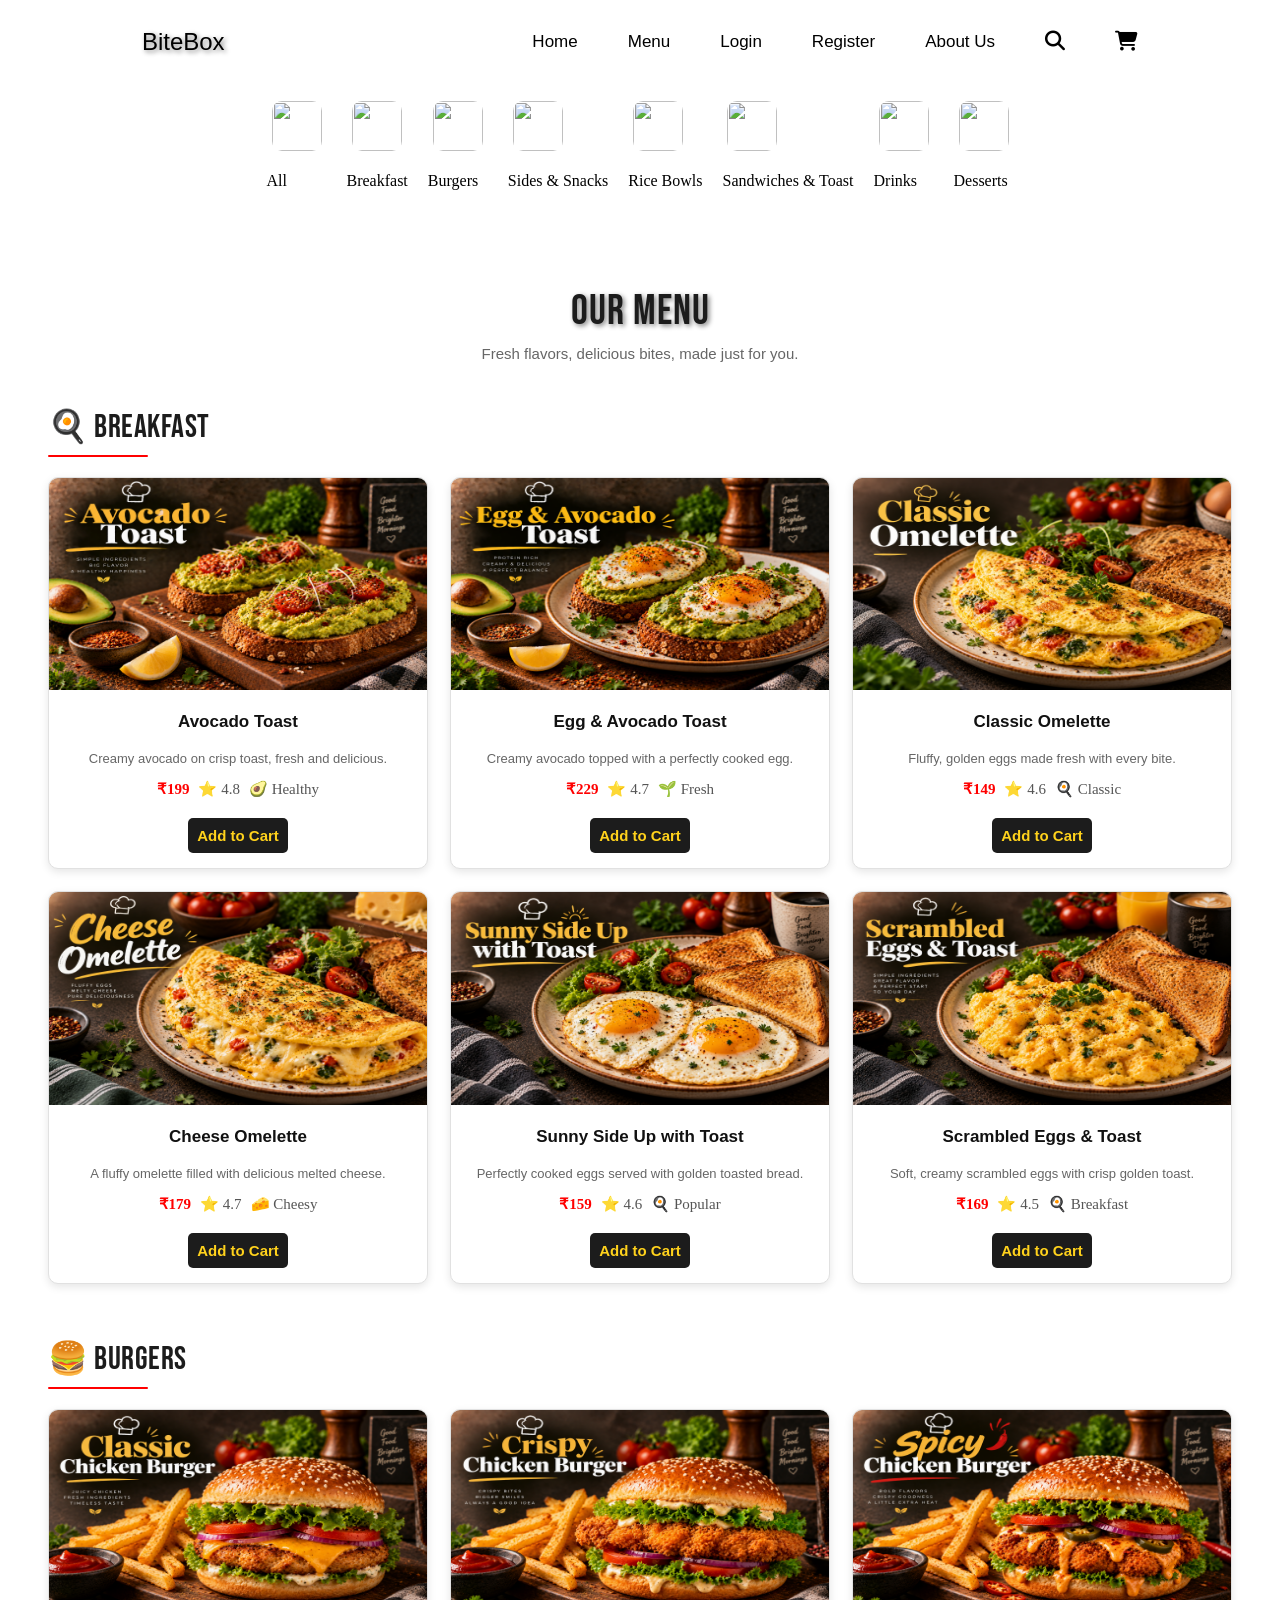
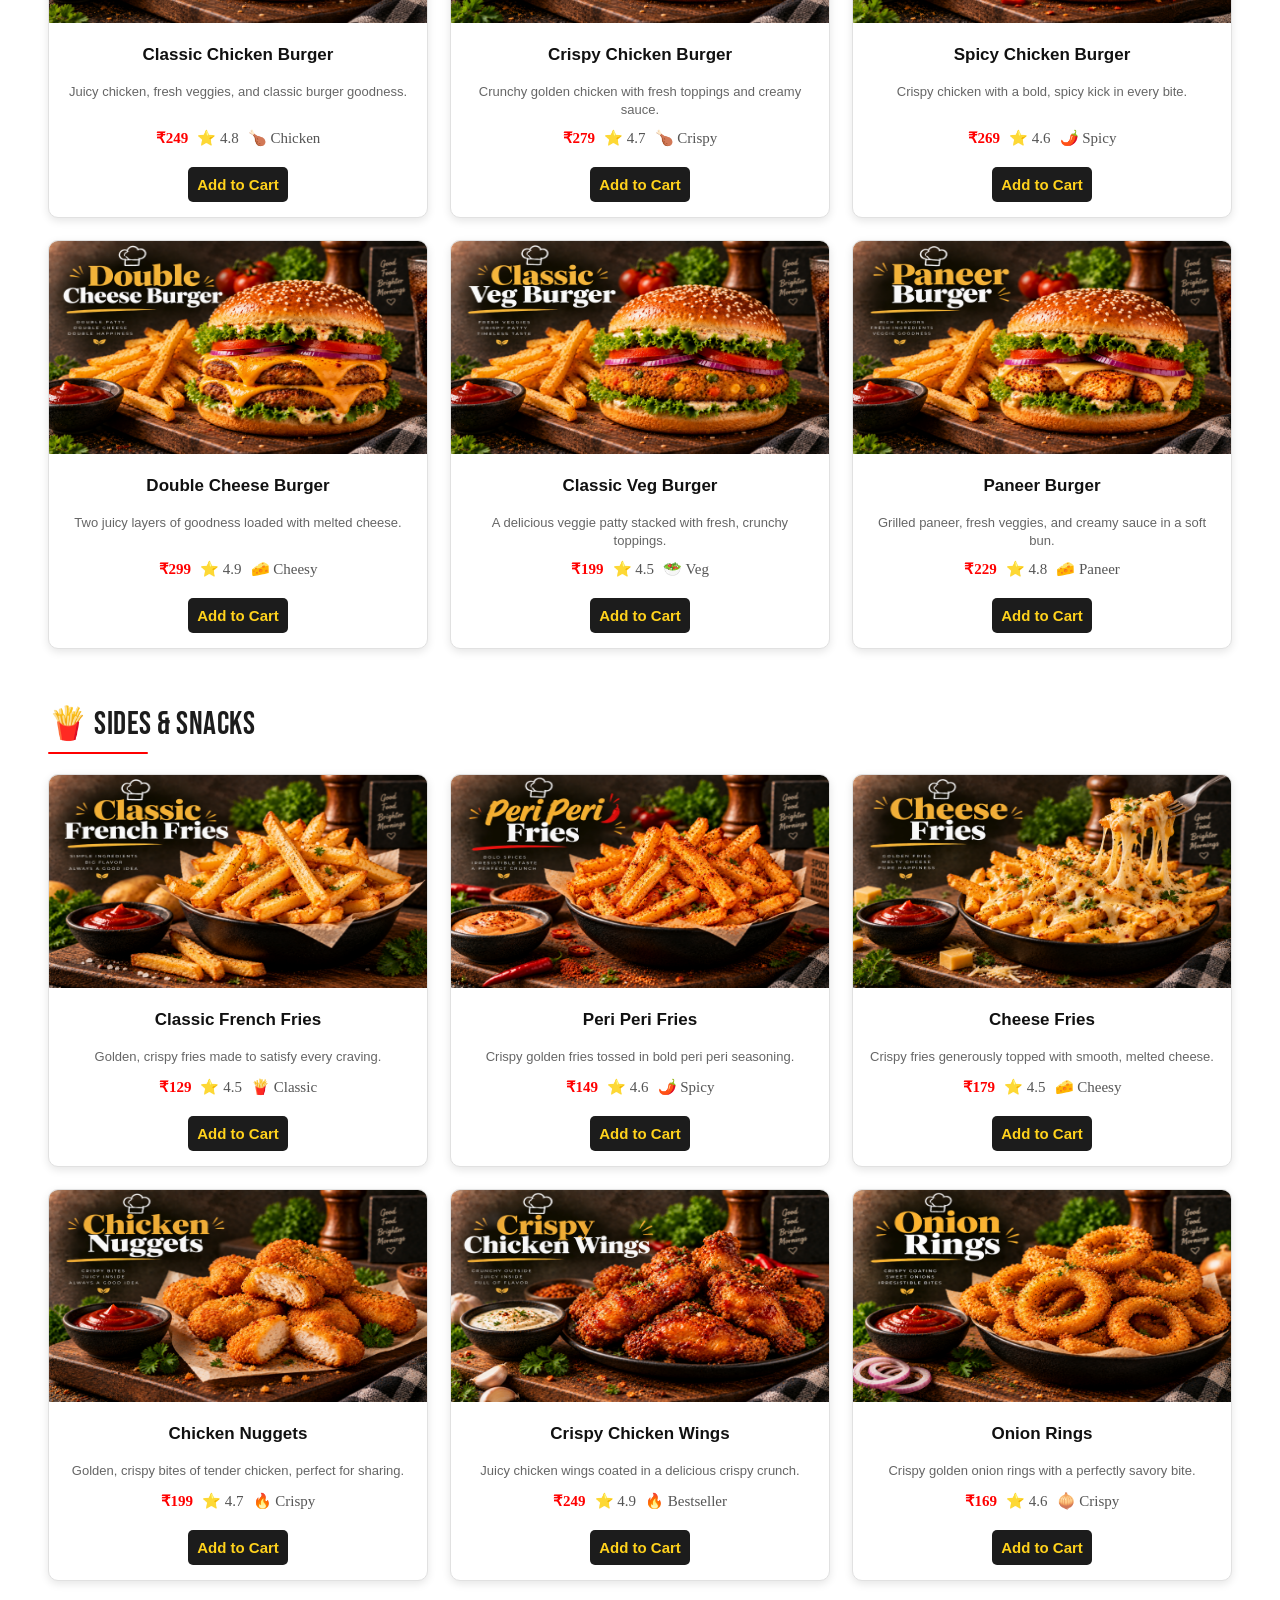
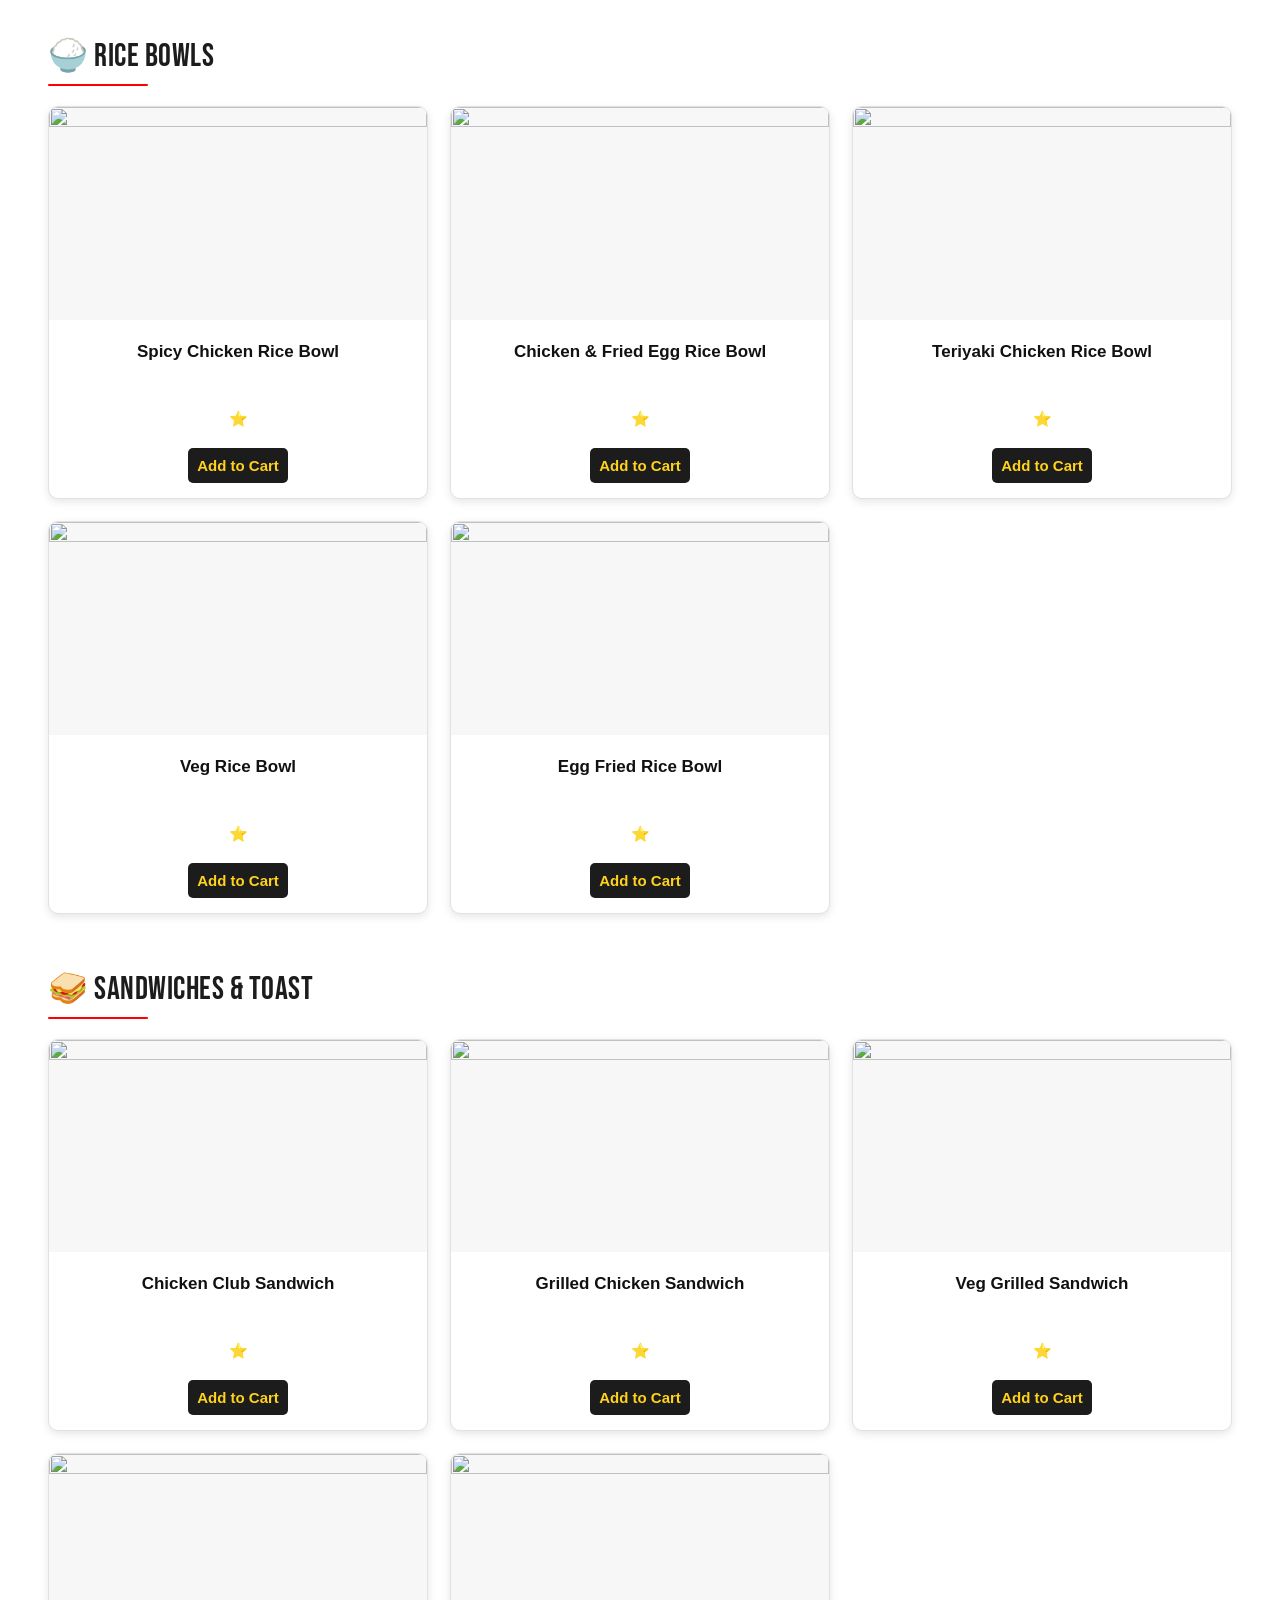
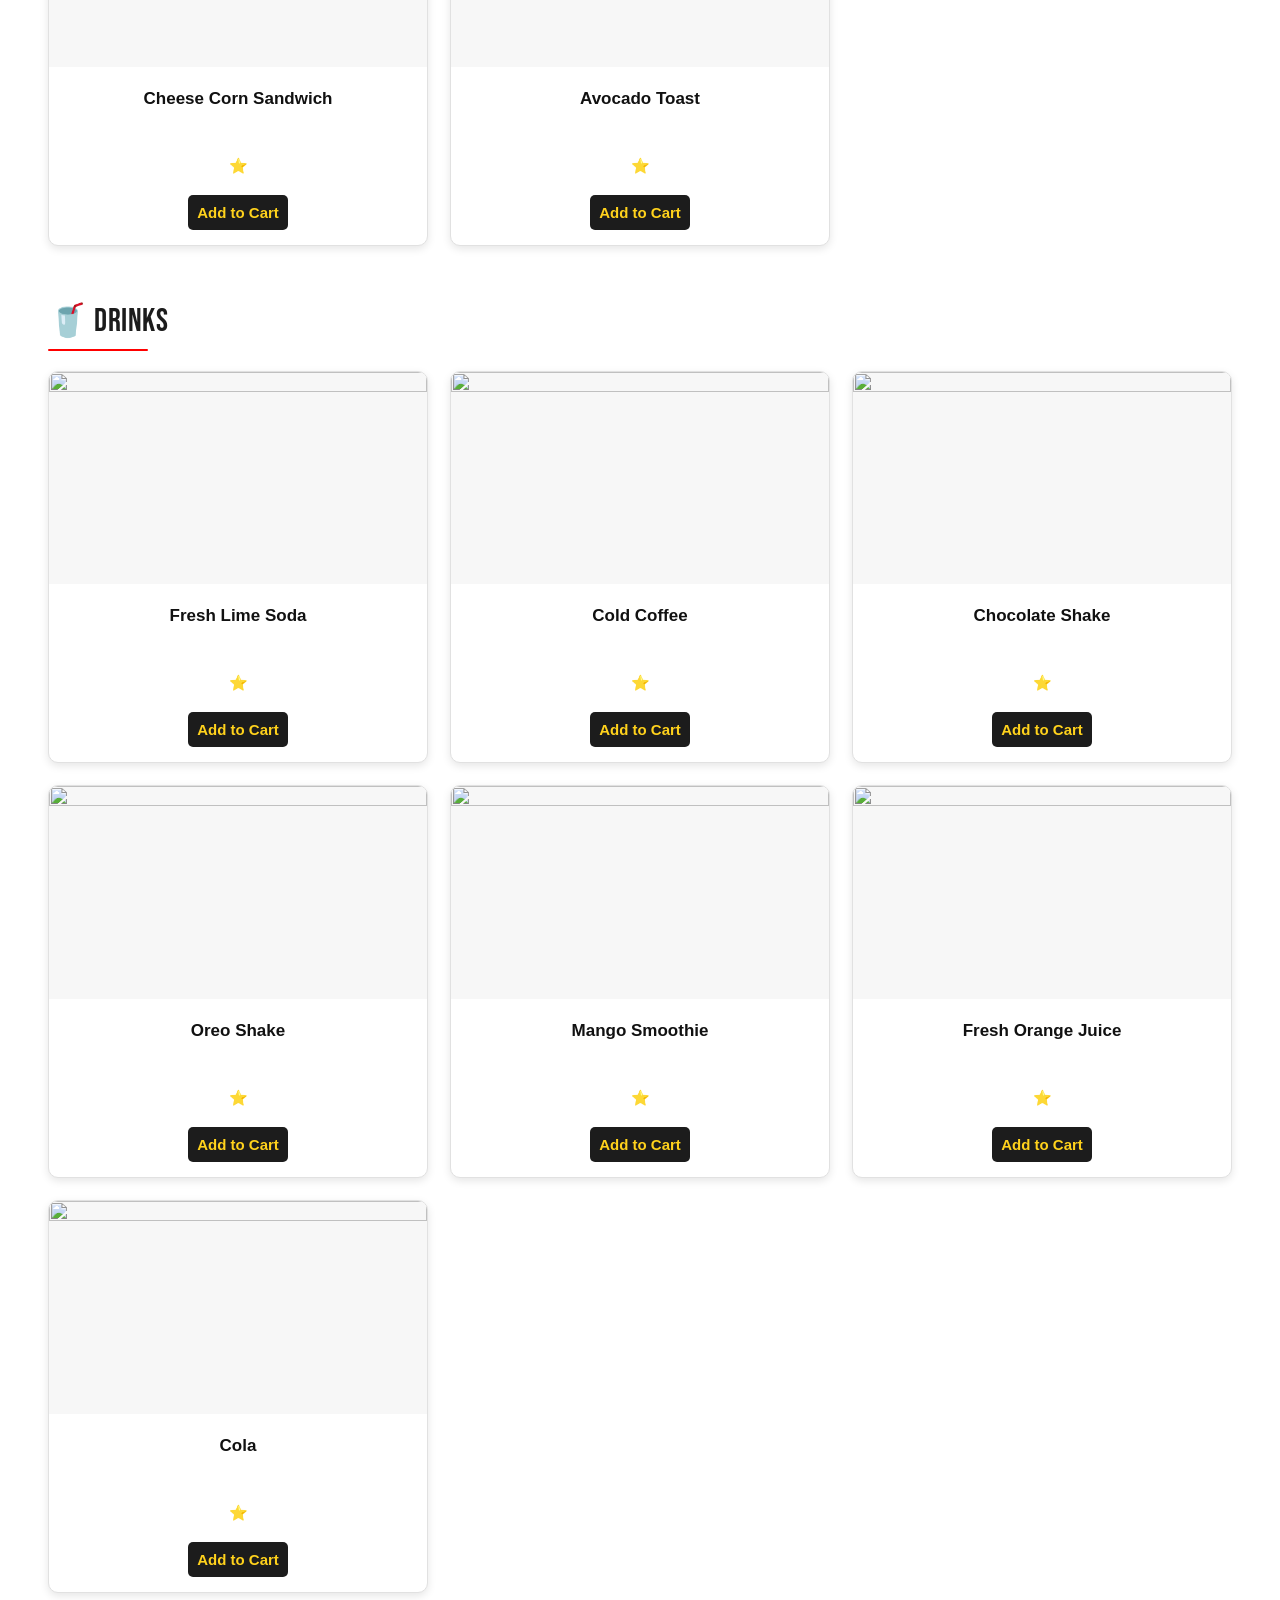
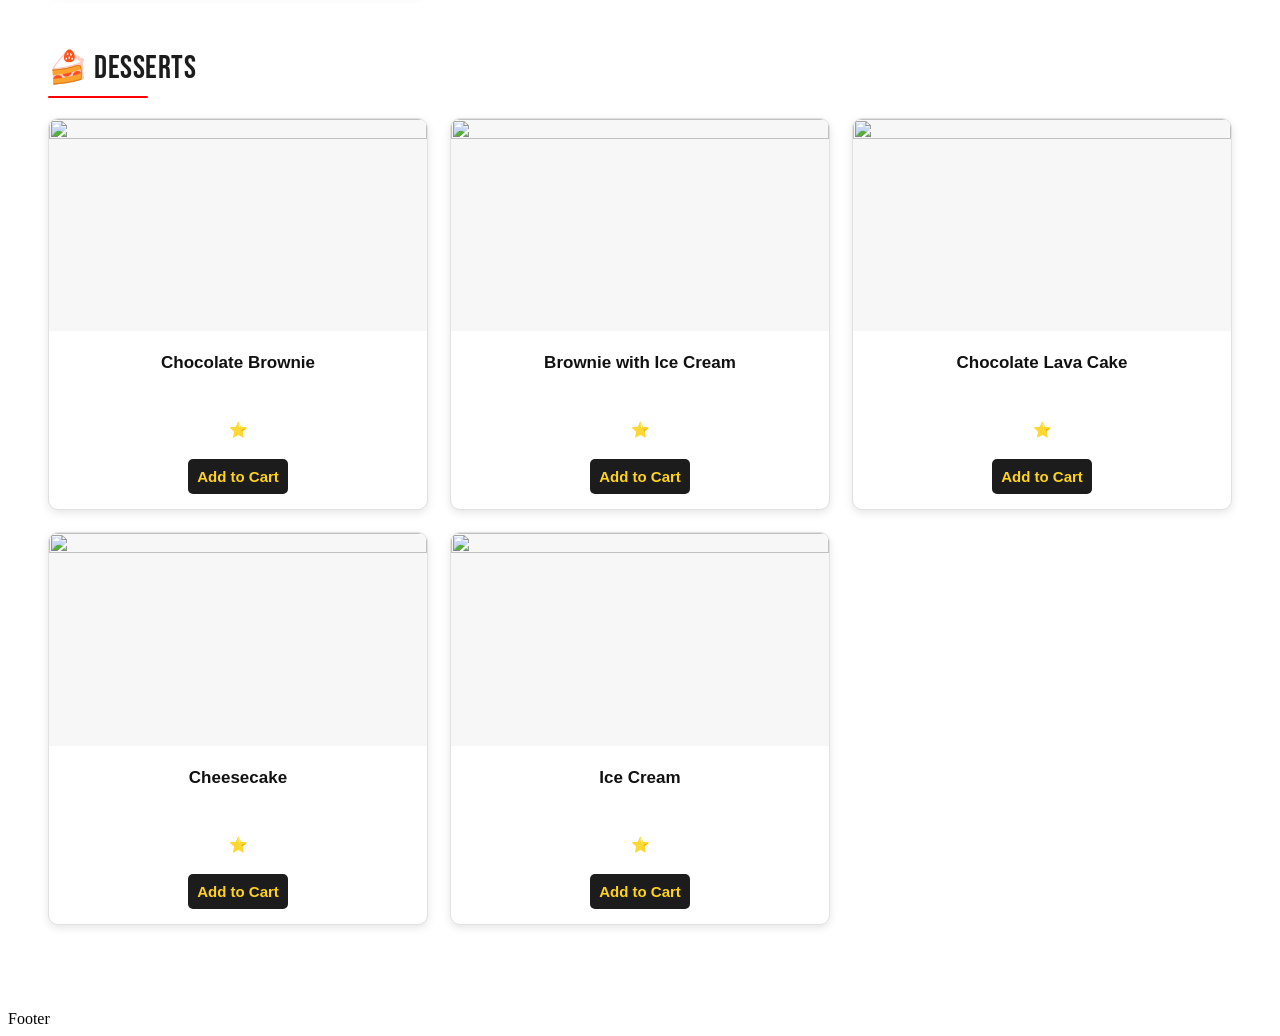
==== pages/menu.html @ c51c968a "11 September" ====
<!DOCTYPE html>
<html lang="en">
<head>
   <meta charset="UTF-8">
   <meta name="viewport" content="width=device-width, initial-scale=1.0">
   <title>BiteBox | Menu</title>
   <link rel="stylesheet" href="../css/style.css">
   <link rel="stylesheet" href="https://cdnjs.cloudflare.com/ajax/libs/font-awesome/6.7.2/css/all.min.css">
   <link rel="preconnect" href="https://fonts.googleapis.com">
   <link rel="preconnect" href="https://fonts.gstatic.com" crossorigin>
   <link href="https://fonts.googleapis.com/css2?family=Bebas+Neue&family=Caveat:wght@500&display=swap"rel="stylesheet">
</head>

<body>

   <!-- Header -->

   <div id="header">

      <nav>
         <h1>BiteBox</h1>

         <ul>
            <li><a href="index.html">Home</a></li>
            <li><a href="menu.html">Menu</a></li>
            <li><a href="login.html">Login</a></li>
            <li><a href="register.html">Register</a></li>
            <li><a href="aboutus.html">About Us</a></li>
            <li><i class="fa-solid fa-magnifying-glass"></i></li>
            <li><i class="fa-solid fa-cart-shopping"></i></li>
         </ul>
      </nav>

   </div>

   <!-- Menu -->

   <div class="categories">
    <div class="category-details">
        <img src="" alt="">
        <p>All</p>
    </div>

    <div class="category-details">
        <img src="" alt="">
        <p>Breakfast</p>
    </div>

    <div class="category-details">
        <img src="" alt="">
        <p>Burgers</p>
    </div>

    <div class="category-details">
        <img src="" alt="">
        <p>Sides & Snacks</p>
    </div>

    <div class="category-details">
        <img src="" alt="">
        <p>Rice Bowls</p>
    </div>

    <div class="category-details">
        <img src="" alt="">
        <p>Sandwiches & Toast</p>
    </div>

    <div class="category-details">
        <img src="" alt="">
        <p>Drinks</p>
    </div>

    <div class="category-details">
        <img src="" alt="">
        <p>Desserts</p>
    </div>
   </div>

   <main id="main-content">

      <section class="menu-heading">
         <h1>Our Menu</h1>
         <p>Fresh flavors, delicious bites, made just for you.</p>
      </section>

      <section class="menu-category">
         <h2>🍳 Breakfast</h2>
         <div class="category-line"></div>
         
         <div class="food-grid">

            <div class="food_card">
               <img src="../images/Menu/avocado-toast.png" alt="Avocado Toast">
               <h3>Avocado Toast</h3>
               <p>Creamy avocado on crisp toast, fresh and delicious.</p>

               <div class="food-info">
                  <span class="price">₹199</span>
                  <span class="rating">⭐ 4.8</span>
                  <span class="tag">🥑 Healthy</span>
               </div>

               <button>Add to Cart</button>
            </div>

            <div class="food_card">
               <img src="../images/Menu/egg-avocado-toast.png" alt="Egg & Avocado Toast">
               <h3>Egg & Avocado Toast</h3>
               <p>Creamy avocado topped with a perfectly cooked egg.</p>

               <div class="food-info">
                  <span class="price">₹229</span>
                  <span class="rating">⭐ 4.7</span>
                  <span class="tag">🌱 Fresh</span>
               </div>

               <button>Add to Cart</button>
            </div>

            <div class="food_card">
               <img src="../images/Menu/classic-omelette.png" alt="Classic Omelette">
               <h3>Classic Omelette</h3>
               <p>Fluffy, golden eggs made fresh with every bite.</p>

               <div class="food-info">
                  <span class="price">₹149</span>
                  <span class="rating">⭐ 4.6</span>
                  <span class="tag">🍳 Classic</span>
               </div>

               <button>Add to Cart</button>
            </div>

            <div class="food_card">
               <img src="../images/Menu/cheese-omelette.png" alt="Cheese Omelette">
               <h3>Cheese Omelette</h3>
               <p>A fluffy omelette filled with delicious melted cheese.</p>

               <div class="food-info">
                  <span class="price">₹179</span>
                  <span class="rating">⭐ 4.7</span>
                  <span class="tag">🧀 Cheesy</span>
               </div>

               <button>Add to Cart</button>
            </div>

            <div class="food_card">
               <img src="../images/Menu/sunny-side-up-with-toast.png" alt="Sunny Side Up with Toast">
               <h3>Sunny Side Up with Toast</h3>
               <p>Perfectly cooked eggs served with golden toasted bread.</p>

               <div class="food-info">
                  <span class="price">₹159</span>
                  <span class="rating">⭐ 4.6</span>
                  <span class="tag">🍳 Popular</span>
               </div>

               <button>Add to Cart</button>
            </div>

            <div class="food_card">
               <img src="../images/Menu/scrambled-eggs-toast.png" alt="Scrambled Eggs & Toast">
               <h3>Scrambled Eggs & Toast</h3>
               <p>Soft, creamy scrambled eggs with crisp golden toast.</p>

               <div class="food-info">
                  <span class="price">₹169</span>
                  <span class="rating">⭐ 4.5</span>
                  <span class="tag">🍳 Breakfast</span>
               </div>

               <button>Add to Cart</button>
            </div>

         </div>
      </section>

      <section class="menu-category">

         <h2>🍔 Burgers</h2>
         <div class="category-line"></div>

         <div class="food-grid">

            <div class="food_card">
               <img src="../images/Menu/classic-chicken-burger.png" alt="Classic Chicken Burger">
               <h3>Classic Chicken Burger</h3>
               <p>Juicy chicken, fresh veggies, and classic burger goodness.</p>

               <div class="food-info">
                  <span class="price">₹249</span>
                  <span class="rating">⭐ 4.8</span>
                  <span class="tag">🍗 Chicken</span>
               </div>

               <button>Add to Cart</button>
            </div>

            <div class="food_card">
               <img src="../images/Menu/crispy-chicken-burger.png" alt="Crispy Chicken Burger">
               <h3>Crispy Chicken Burger</h3>
               <p>Crunchy golden chicken with fresh toppings and creamy sauce.</p>

               <div class="food-info">
                  <span class="price">₹279</span>
                  <span class="rating">⭐ 4.7</span>
                  <span class="tag">🍗 Crispy</span>
               </div>

               <button>Add to Cart</button>
            </div>

            <div class="food_card">
               <img src="../images/Menu/spicy-chicken-burger.png" alt="Spicy Chicken Burger">
               <h3>Spicy Chicken Burger</h3>
               <p>Crispy chicken with a bold, spicy kick in every bite.</p>

               <div class="food-info">
                  <span class="price">₹269</span>
                  <span class="rating">⭐ 4.6</span>
                  <span class="tag">🌶️ Spicy</span>
               </div>

               <button>Add to Cart</button>
            </div>

            <div class="food_card">
               <img src="../images/Menu/double-cheese-burger.png" alt="Double Cheese Burger">
               <h3>Double Cheese Burger</h3>
               <p>Two juicy layers of goodness loaded with melted cheese.</p>

               <div class="food-info">
                  <span class="price">₹299</span>
                  <span class="rating">⭐ 4.9</span>
                  <span class="tag">🧀 Cheesy</span>
               </div>

               <button>Add to Cart</button>
            </div>

            <div class="food_card">
               <img src="../images/Menu/classic-veg-burger.png" alt="Classic Veg Burger">
               <h3>Classic Veg Burger</h3>
               <p>A delicious veggie patty stacked with fresh, crunchy toppings.</p>

               <div class="food-info">
                  <span class="price">₹199</span>
                  <span class="rating">⭐ 4.5</span>
                  <span class="tag">🥗 Veg</span>
               </div>

               <button>Add to Cart</button>
            </div>

            <div class="food_card">
               <img src="../images/Menu/paneer-burger.png" alt="Paneer Burger">
               <h3>Paneer Burger</h3>
               <p>Grilled paneer, fresh veggies, and creamy sauce in a soft bun.</p>

               <div class="food-info">
                  <span class="price">₹229</span>
                  <span class="rating">⭐ 4.8</span>
                  <span class="tag">🧀 Paneer</span>
               </div>

               <button>Add to Cart</button>
            </div>

         </div>
      </section>

      <section class="menu-category">

         <h2>🍟 Sides & Snacks</h2>
         <div class="category-line"></div>

         <div class="food-grid">

            <div class="food_card">
               <img src="../images/Menu/classic-french-fries.png" alt="Classic French Fries">
               <h3>Classic French Fries</h3>
               <p>Golden, crispy fries made to satisfy every craving.</p>

               <div class="food-info">
                  <span class="price">₹129</span>
                  <span class="rating">⭐ 4.5</span>
                  <span class="tag">🍟 Classic</span>
               </div>

               <button>Add to Cart</button>
            </div>

            <div class="food_card">
               <img src="../images/Menu/peri-peri-fries.png" alt="Peri Peri Fries">
               <h3>Peri Peri Fries</h3>
               <p>Crispy golden fries tossed in bold peri peri seasoning.</p>

               <div class="food-info">
                  <span class="price">₹149</span>
                  <span class="rating">⭐ 4.6</span>
                  <span class="tag">🌶️ Spicy</span>
               </div>

               <button>Add to Cart</button>
            </div>

            <div class="food_card">
               <img src="../images/Menu/cheese-fries.png" alt="Cheese Fries">
               <h3>Cheese Fries</h3>
               <p>Crispy fries generously topped with smooth, melted cheese.</p>

               <div class="food-info">
                  <span class="price">₹179</span>
                  <span class="rating">⭐ 4.5</span>
                  <span class="tag">🧀 Cheesy</span>
               </div>

               <button>Add to Cart</button>
            </div>

            <div class="food_card">
               <img src="../images/Menu/chicken-nuggets.png" alt="Chicken Nuggets">
               <h3>Chicken Nuggets</h3>
               <p>Golden, crispy bites of tender chicken, perfect for sharing.</p>

               <div class="food-info">
                  <span class="price">₹199</span>
                  <span class="rating">⭐ 4.7</span>
                  <span class="tag">🔥 Crispy</span>
               </div>

               <button>Add to Cart</button>
            </div>

            <div class="food_card">
               <img src="../images/Menu/crispy-chicken-wings.png" alt="Crispy Chicken Wings">
               <h3>Crispy Chicken Wings</h3>
               <p>Juicy chicken wings coated in a delicious crispy crunch.</p>

               <div class="food-info">
                  <span class="price">₹249</span>
                  <span class="rating">⭐ 4.9</span>
                  <span class="tag">🔥 Bestseller</span>
               </div>

               <button>Add to Cart</button>
            </div>

            <div class="food_card">
               <img src="../images/Menu/onion-rings.png" alt="Onion Rings">
               <h3>Onion Rings</h3>
               <p>Crispy golden onion rings with a perfectly savory bite.</p>

               <div class="food-info">
                  <span class="price">₹169</span>
                  <span class="rating">⭐ 4.6</span>
                  <span class="tag">🧅 Crispy</span>
               </div>

               <button>Add to Cart</button>
            </div>

         </div>
      </section>

      <section class="menu-category">

            <h2>🍚 Rice Bowls</h2>
            <div class="category-line"></div>

            <div class="food-grid">

                <div class="food_card">
                    <img src="../images/Menu/.png" alt="">
                    <h3>Spicy Chicken Rice Bowl</h3>
                    <p></p>

                    <div class="food-info">
                        <span class="price"></span>
                        <span class="rating">⭐ </span>
                        <span class="tag"></span>
                    </div>

                    <button>Add to Cart</button>
                </div>

                <div class="food_card">
                    <img src="../images/Menu/.png" alt="">
                    <h3>Chicken & Fried Egg Rice Bowl</h3>
                    <p></p>
                    
                    <div class="food-info">
                        <span class="price"></span>
                        <span class="rating">⭐ </span>
                        <span class="tag"></span>
                    </div>

                    <button>Add to Cart</button>
                </div>

                <div class="food_card">
                    <img src="../images/Menu/.png" alt="">
                    <h3>Teriyaki Chicken Rice Bowl</h3>
                    <p></p>
                    
                    <div class="food-info">
                        <span class="price"></span>
                        <span class="rating">⭐ </span>
                        <span class="tag"></span>
                    </div>

                    <button>Add to Cart</button>
                </div>

                <div class="food_card">
                    <img src="../images/Menu/.png" alt="">
                    <h3>Veg Rice Bowl</h3>
                    <p></p>
                    
                    <div class="food-info">
                        <span class="price"></span>
                        <span class="rating">⭐ </span>
                        <span class="tag"></span>
                    </div>

                    <button>Add to Cart</button>
                </div>

                <div class="food_card">
                    <img src="../images/Menu/.png" alt="">
                    <h3>Egg Fried Rice Bowl</h3>
                    <p></p>
                    
                    <div class="food-info">
                        <span class="price"></span>
                        <span class="rating">⭐ </span>
                        <span class="tag"></span>
                    </div>

                    <button>Add to Cart</button>
                </div>

            </div>
        </section>

        <section class="menu-category">

            <h2>🥪 Sandwiches & Toast</h2>
            <div class="category-line"></div>

            <div class="food-grid">

                <div class="food_card">
                    <img src="../images/Menu/.png" alt="">
                    <h3>Chicken Club Sandwich</h3>
                    <p></p>

                    <div class="food-info">
                        <span class="price"></span>
                        <span class="rating">⭐ </span>
                        <span class="tag"></span>
                    </div>

                    <button>Add to Cart</button>
                </div>

                <div class="food_card">
                    <img src="../images/Menu/.png" alt="">
                    <h3>Grilled Chicken Sandwich</h3>
                    <p></p>
                    
                    <div class="food-info">
                        <span class="price"></span>
                        <span class="rating">⭐ </span>
                        <span class="tag"></span>
                    </div>

                    <button>Add to Cart</button>
                </div>

                <div class="food_card">
                    <img src="../images/Menu/.png" alt="">
                    <h3>Veg Grilled Sandwich</h3>
                    <p></p>
                    
                    <div class="food-info">
                        <span class="price"></span>
                        <span class="rating">⭐ </span>
                        <span class="tag"></span>
                    </div>

                    <button>Add to Cart</button>
                </div>

                <div class="food_card">
                    <img src="../images/Menu/.png" alt="">
                    <h3>Cheese Corn Sandwich</h3>
                    <p></p>
                    
                    <div class="food-info">
                        <span class="price"></span>
                        <span class="rating">⭐ </span>
                        <span class="tag"></span>
                    </div>

                    <button>Add to Cart</button>
                </div>

                <div class="food_card">
                    <img src="../images/Menu/.png" alt="">
                    <h3>Avocado Toast</h3>
                    <p></p>
                    
                    <div class="food-info">
                        <span class="price"></span>
                        <span class="rating">⭐ </span>
                        <span class="tag"></span>
                    </div>

                    <button>Add to Cart</button>
                </div>

            </div>
        </section>

        <section class="menu-category">

            <h2>🥤 Drinks</h2>
            <div class="category-line"></div>

            <div class="food-grid">

                <div class="food_card">
                    <img src="../images/Menu/.png" alt="">
                    <h3>Fresh Lime Soda</h3>
                    <p></p>

                    <div class="food-info">
                        <span class="price"></span>
                        <span class="rating">⭐ </span>
                        <span class="tag"></span>
                    </div>

                    <button>Add to Cart</button>
                </div>

                <div class="food_card">
                    <img src="../images/Menu/.png" alt="">
                    <h3>Cold Coffee</h3>
                    <p></p>
                    
                    <div class="food-info">
                        <span class="price"></span>
                        <span class="rating">⭐ </span>
                        <span class="tag"></span>
                    </div>

                    <button>Add to Cart</button>
                </div>

                <div class="food_card">
                    <img src="../images/Menu/.png" alt="">
                    <h3>Chocolate Shake</h3>
                    <p></p>
                    
                    <div class="food-info">
                        <span class="price"></span>
                        <span class="rating">⭐ </span>
                        <span class="tag"></span>
                    </div>

                    <button>Add to Cart</button>
                </div>

                <div class="food_card">
                    <img src="../images/Menu/.png" alt="">
                    <h3>Oreo Shake</h3>
                    <p></p>
                    
                    <div class="food-info">
                        <span class="price"></span>
                        <span class="rating">⭐ </span>
                        <span class="tag"></span>
                    </div>

                    <button>Add to Cart</button>
                </div>

                <div class="food_card">
                    <img src="../images/Menu/.png" alt="">
                    <h3>Mango Smoothie</h3>
                    <p></p>
                    
                    <div class="food-info">
                        <span class="price"></span>
                        <span class="rating">⭐ </span>
                        <span class="tag"></span>
                    </div>

                    <button>Add to Cart</button>
                </div>

                <div class="food_card">
                    <img src="../images/Menu/.png" alt="">
                    <h3>Fresh Orange Juice</h3>
                    <p></p>
                    
                    <div class="food-info">
                        <span class="price"></span>
                        <span class="rating">⭐ </span>
                        <span class="tag"></span>
                    </div>

                    <button>Add to Cart</button>
                </div>

                <div class="food_card">
                    <img src="../images/Menu/.png" alt="">
                    <h3>Cola</h3>
                    <p></p>
                    
                    <div class="food-info">
                        <span class="price"></span>
                        <span class="rating">⭐ </span>
                        <span class="tag"></span>
                    </div>

                    <button>Add to Cart</button>
                </div>

            </div>
        </section>

        <section class="menu-category">

            <h2>🍰 Desserts</h2>
            <div class="category-line"></div>

            <div class="food-grid">

                <div class="food_card">
                    <img src="../images/Menu/.png" alt="">
                    <h3>Chocolate Brownie</h3>
                    <p></p>

                    <div class="food-info">
                        <span class="price"></span>
                        <span class="rating">⭐ </span>
                        <span class="tag"></span>
                    </div>

                    <button>Add to Cart</button>
                </div>

                <div class="food_card">
                    <img src="../images/Menu/.png" alt="">
                    <h3>Brownie with Ice Cream</h3>
                    <p></p>
                    
                    <div class="food-info">
                        <span class="price"></span>
                        <span class="rating">⭐ </span>
                        <span class="tag"></span>
                    </div>

                    <button>Add to Cart</button>
                </div>

                <div class="food_card">
                    <img src="../images/Menu/.png" alt="">
                    <h3>Chocolate Lava Cake</h3>
                    <p></p>
                    
                    <div class="food-info">
                        <span class="price"></span>
                        <span class="rating">⭐ </span>
                        <span class="tag"></span>
                    </div>

                    <button>Add to Cart</button>
                </div>

                <div class="food_card">
                    <img src="../images/Menu/.png" alt="">
                    <h3>Cheesecake</h3>
                    <p></p>
                    
                    <div class="food-info">
                        <span class="price"></span>
                        <span class="rating">⭐ </span>
                        <span class="tag"></span>
                    </div>

                    <button>Add to Cart</button>
                </div>

                <div class="food_card">
                    <img src="../images/Menu/.png" alt="">
                    <h3>Ice Cream</h3>
                    <p></p>
                    
                    <div class="food-info">
                        <span class="price"></span>
                        <span class="rating">⭐ </span>
                        <span class="tag"></span>
                    </div>

                    <button>Add to Cart</button>
                </div>

            </div>
        </section>

   </main>


   <!-- FOOTER -->

   <div id="footer">
      Footer
   </div>


</body>

</html>
---- css/style.css ----
/* /* External CSS 

Mock Interview Questions

External CSS : External CSS is defined in a separate .css file and linked to an HTML document using the <link> tag in the <head> section. It allows you to apply styles to multiple pages at once, making it easier to maintain and update the design of a website.
*/

/* h1 {
    color: blue;
    border: 2px solid red;
    background-color: aqua;
} */

nav {
    background-color: transparent;
    display: flex;
    justify-content: space-around;
    align-items: center;
    margin: 0px;
}

h1 {
    font-family: 'Segoe UI', Tahoma, Geneva, Verdana, sans-serif;
    color: black;
    font-weight: 300;
    text-shadow: 2px 2px 5px gray;
}

ul {
    display: flex;
    align-items: center;
    justify-content: space-around;
    gap: 50px;
}

li {
    list-style: none;
}

a {
    text-decoration: none;
    color: black;
    font-family: 'Segoe UI', Tahoma, Geneva, Verdana, sans-serif;
    font-size: 17px;
}

a:hover {
    color: #ff0000;
    transition: 0.9s ease;
}

i {
    font-size: 20px;
    color: black;
}

i:hover {
    color: #ff0000;
    transition: 0.9s ease;
}

.main {
    width: 100%;
    height: 700px;
    background-image: url('../images/image_01.webp');
    background-size: cover;
    background-position: center;
    position: relative;
}

.main button a {
    position: absolute;
    top: 85%;
    right: 3%;
    padding: 12px 28px;
    font-size: 16px;
    font-weight: 500;
    background-color: #1c1c1c;
    color: #ffd21c;
    border: 2px solid #ffd21c;
    border-radius: 30px;
    cursor: pointer;
    box-shadow: 0 4px 12px rgba(0, 0, 0, 0.5);
}

.main button a:hover {
    background-color: #ffd21c;
    color: #1c1c1c;
}

.video_section {
    display: flex;
    justify-content: space-around;
    align-items: center;
}

.video-text {
    text-align: center;
}

.video-text span {
    font-family: "Bebas Neue", sans-serif;
    font-size: 50px;
    color: #ffd21c;
}

.video-text h1 {
    font-family: 'Segoe UI', Tahoma, Geneva, Verdana, sans-serif;
    color: black;
    font-weight: 300;
    text-shadow: 2px 2px 5px gray;
}

.highlight {
    font-family: "Caveat", cursive;
    font-style: normal;
    font-weight: 500;
    font-size: 25px;
}

.highlight1 {
    font-family: "Bebas Neue", sans-serif;
    font-size: 30px;
    text-shadow: 2px 2px 5px gray;
}

.video-text button {
    border: none;
    background: none;
}

.video-text a {
    padding: 12px 28px;
    font-size: 16px;
    font-weight: 500;
    background-color: #1c1c1c;
    color: #ffd21c;
    border-radius: 30px;
    cursor: pointer;
    box-shadow: 0 4px 12px rgba(0, 0, 0, 0.5);
}

.video-text a:hover {
    background-color: #ffd21c;
    color: #1c1c1c;
}

/* MENU PAGE STYLES */

.categories {
    display: flex;
    justify-content: center;
    align-items: center;
    gap: 20px;
    margin-top: 20px;
    margin-bottom: 30px;
}

.category-details{
    cursor: pointer;
}
.category-details img{
    width: 50px;
    height:50px;
    border-radius: 25%;
    padding: 5px;
}

#main-content {
    width: 100%;
    max-width: 1400px;
    margin: 0 auto;
    padding: 30px 40px;
    box-sizing: border-box;
}

.menu-heading {
    text-align: center;
    margin: 20px 0 45px;
}

.menu-heading h1 {
    font-family: 'Bebas Neue', sans-serif;
    font-size: 42px;
    font-weight: 400;
    color: #1c1c1c;
    margin: 0 0 8px;
    letter-spacing: 1px;
}

.menu-heading p {
    font-family: 'Segoe UI', Tahoma, Geneva, Verdana, sans-serif;
    font-size: 15px;
    color: #666;
    margin: 0;
}

.menu-category {
    margin-bottom: 55px;
}

.menu-category h2 {
    font-family: 'Bebas Neue', sans-serif;
    font-size: 32px;
    font-weight: 400;
    color: #1c1c1c;
    margin: 0 0 8px;
    letter-spacing: 0.5px;
}

.category-line {
    width: 100px;
    height: 2px;
    background-color: #ff0000;
    border-radius: 5px;
    margin-bottom: 20px;
}

.food-grid {
    display: grid;
    grid-template-columns: repeat(3, 1fr);
    gap: 22px;
}

.food_card {
    width: 100%;
    min-width: 0;
    min-height: 350px;
    box-sizing: border-box;
    background-color: #ffffff;
    border: 1px solid #e1e1e1;
    border-radius: 10px;
    overflow: hidden;
    text-align: center;
    display: flex;
    flex-direction: column;
    box-shadow: 0 3px 8px rgba(0, 0, 0, 0.10);
    transition: transform 0.25s ease, box-shadow 0.25s ease;
}

.food_card:hover {
    transform: translateY(-5px);
    box-shadow: 0 8px 20px rgba(0, 0, 0, 0.15);
}

.food_card img {
    width: 100%;
    aspect-ratio: 16 / 9;
    height: auto;
    display: block;
    background-color: #f7f7f7;
}

.food_card h3 {
    font-family: 'Segoe UI',Tahoma,Geneva,Verdana,sans-serif;
    color: #111111;
    font-size: 17px;
    font-weight: 600;
    line-height: 1.3;
    margin: 10px 10px 6px;
    min-height: 44px;
    display: flex;
    justify-content: center;
    align-items: center;
}

.food_card p {
    font-family: 'Segoe UI',Tahoma,Geneva,Verdana,sans-serif;
    color: #666666;
    font-size: 13px;
    line-height: 1.4;
    margin: 0 15px 10px;
    min-height: 20px;
}

.food-info {
    display: flex;
    justify-content: center;
    align-items: center;
    flex-wrap: wrap;
    gap: 9px;
    margin: auto 10px 10px;
}

.food-info .price {
    color: #ff0000;
    font-size: 15px;
    font-weight: 700;
}

.food-info .rating {
    color: #555555;
    font-size: 15px;
}

.food-info .tag {
    color: #555555;
    font-size: 15px;
}

.food_card button {
    width: fit-content;
    padding: 9px;
    margin: 10px auto 15px;
    font-family: 'Segoe UI',Tahoma,Geneva,Verdana,sans-serif;
    font-size: 15px;
    font-weight: 600;
    background-color: #1c1c1c;
    color: #ffd21c;
    border: none;
    border-radius: 5px;
    cursor: pointer;
    transition: background-color 0.2s ease, color 0.2s ease, transform 0.15s ease;
}

.food_card button:hover {
    background-color: #ffd21c;
    color: #1c1c1c;
}

.food_card button:active {
    transform: scale(0.95);
}
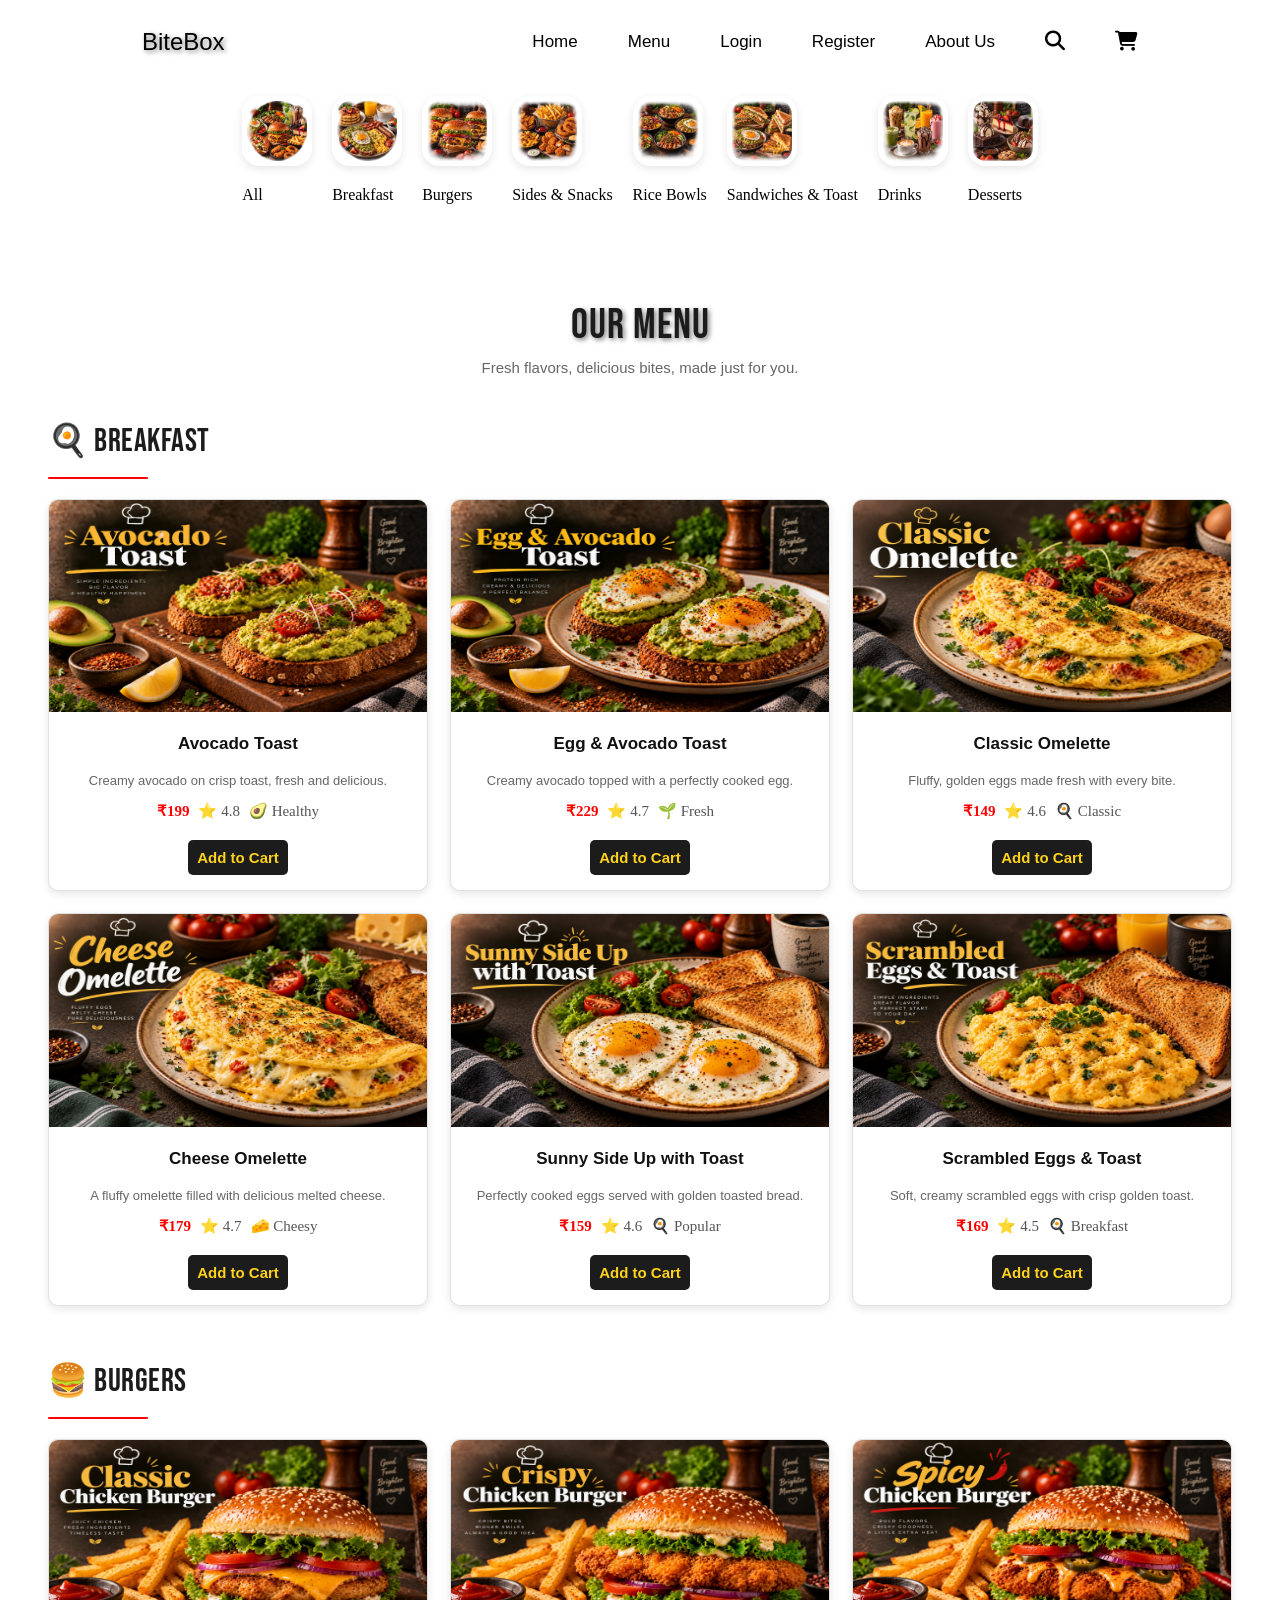
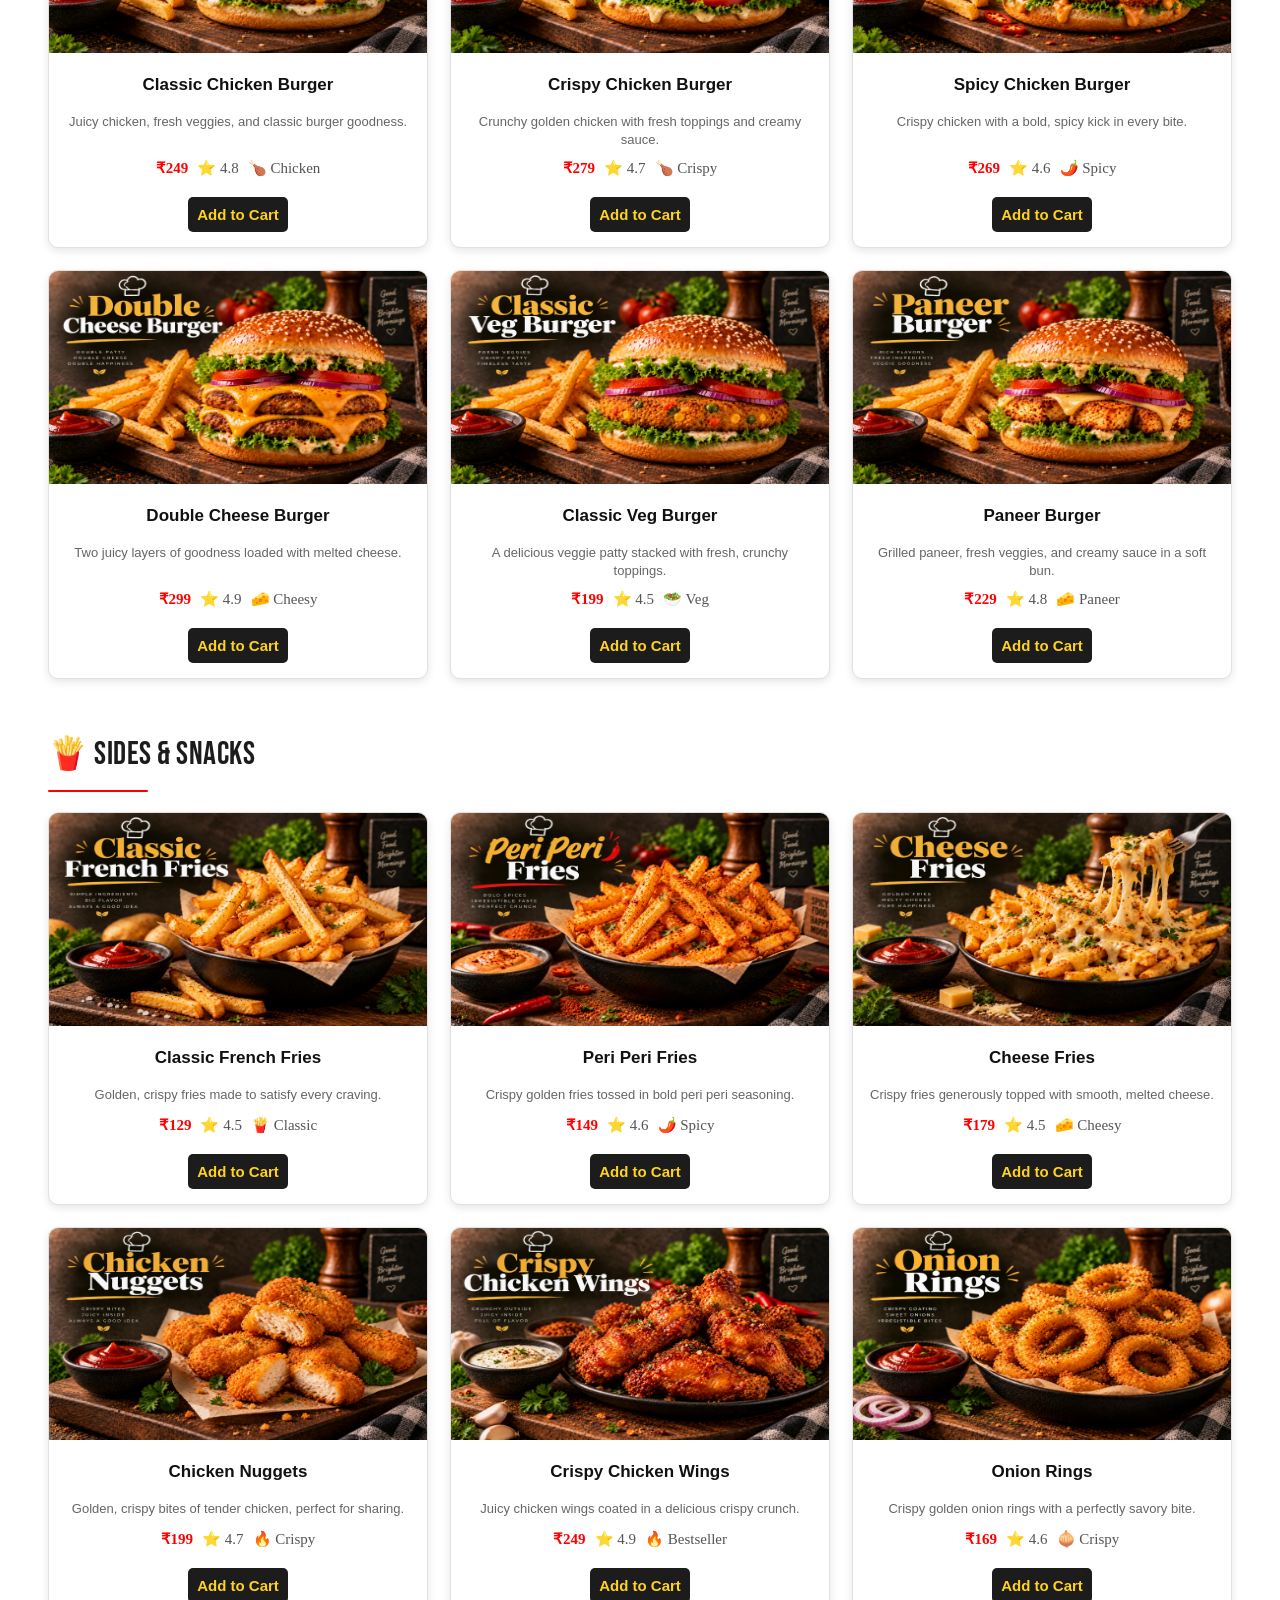
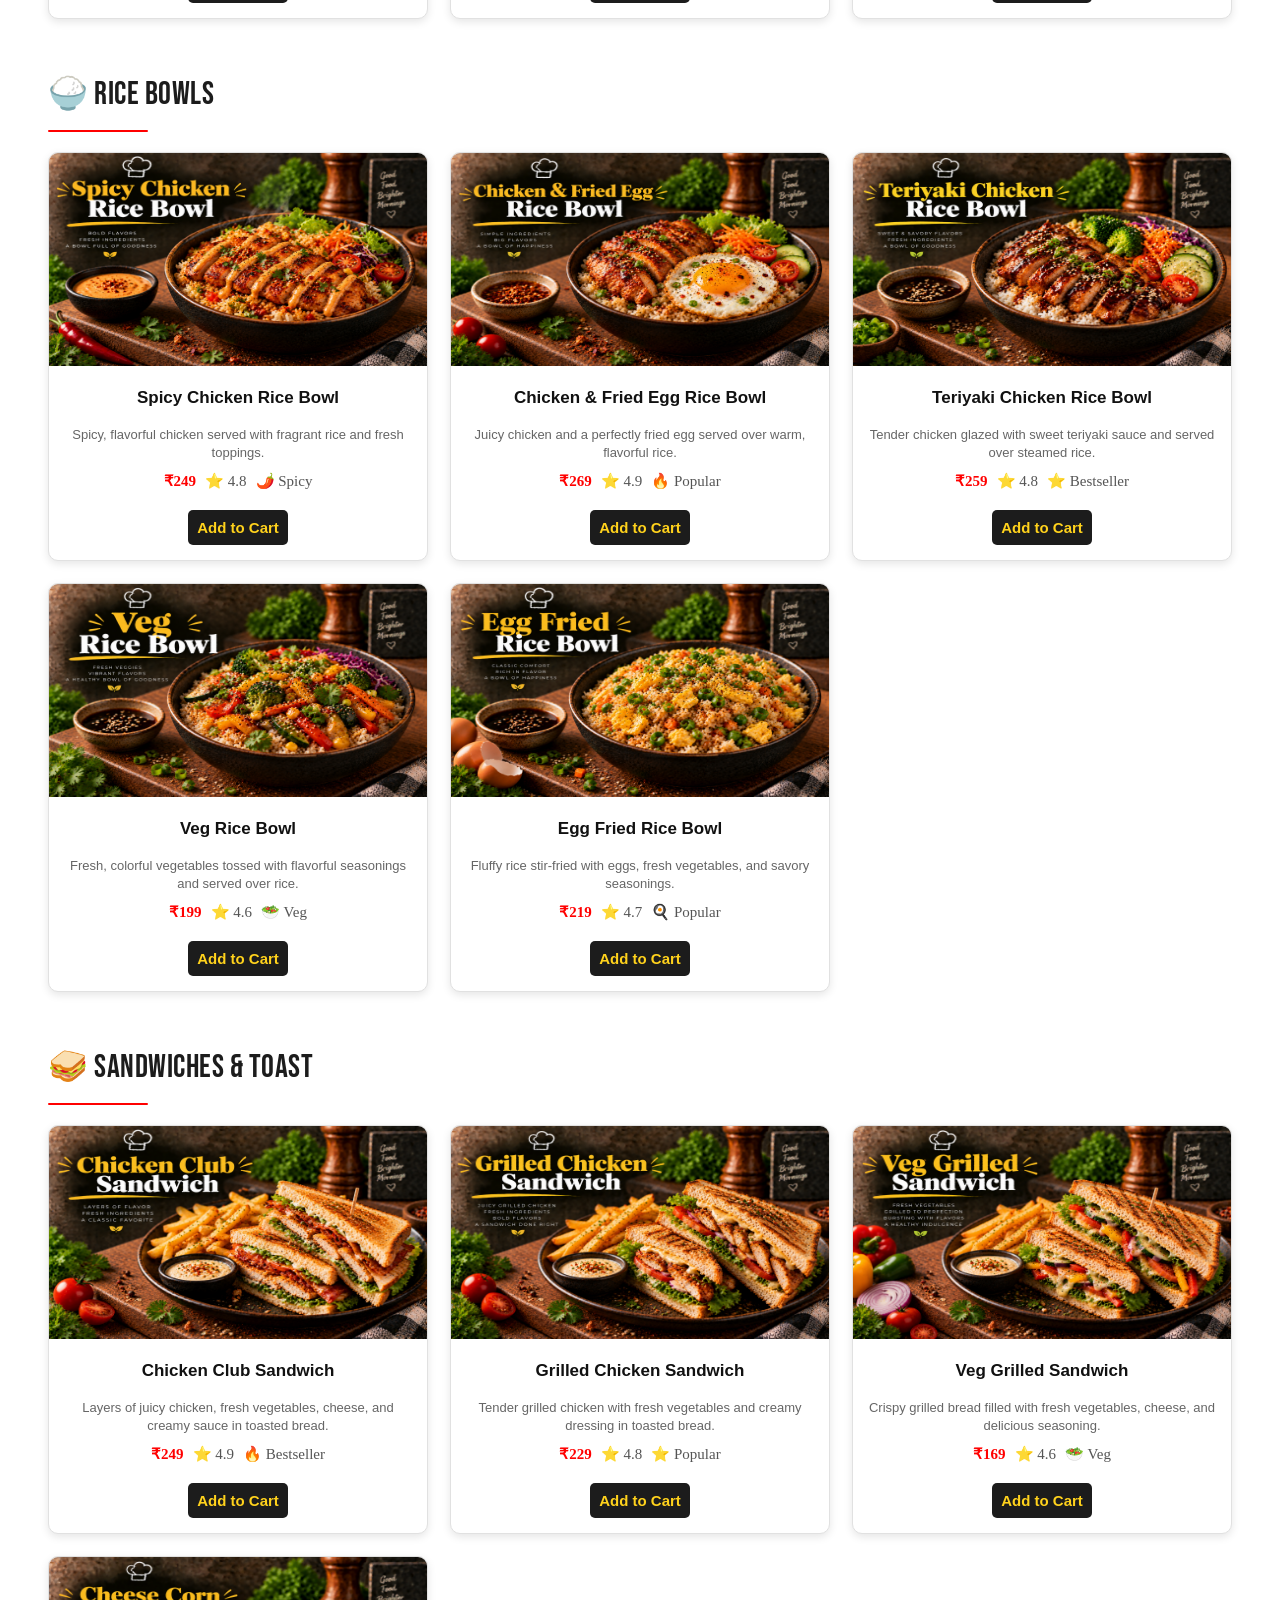
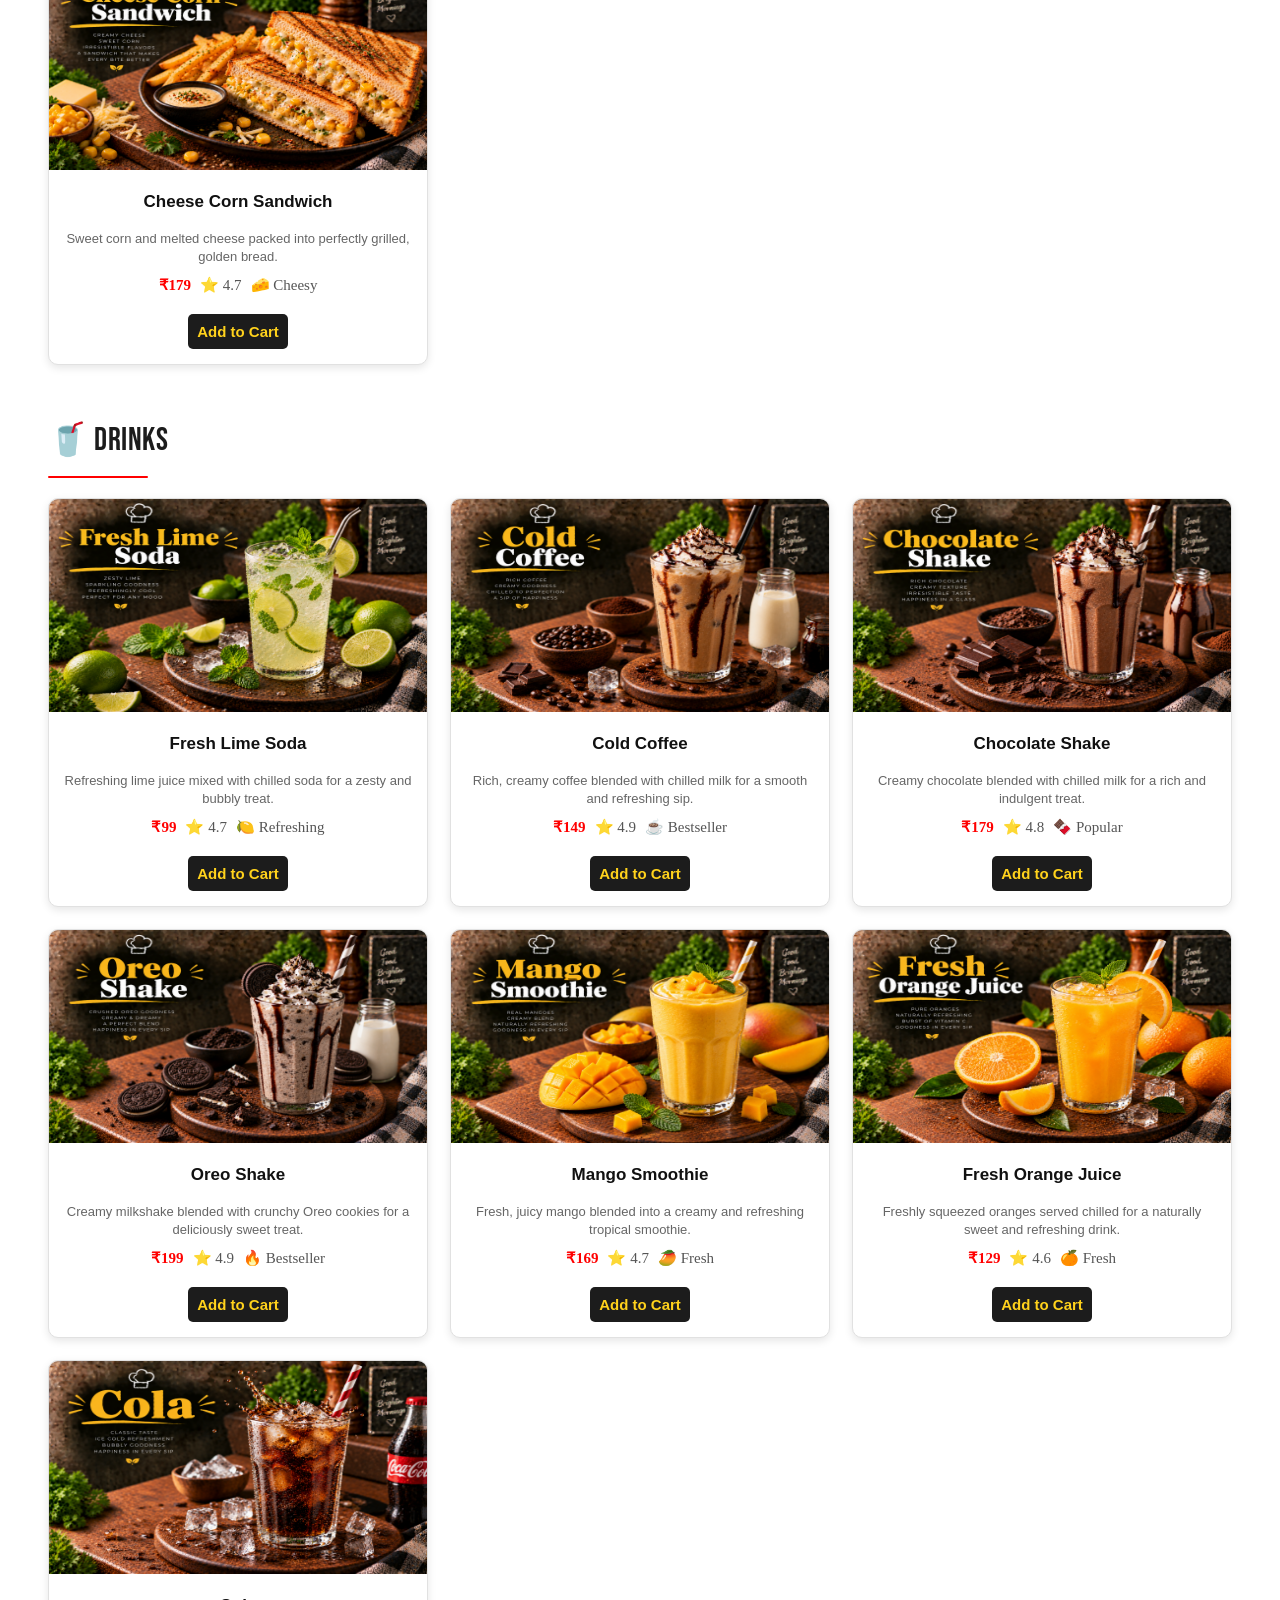
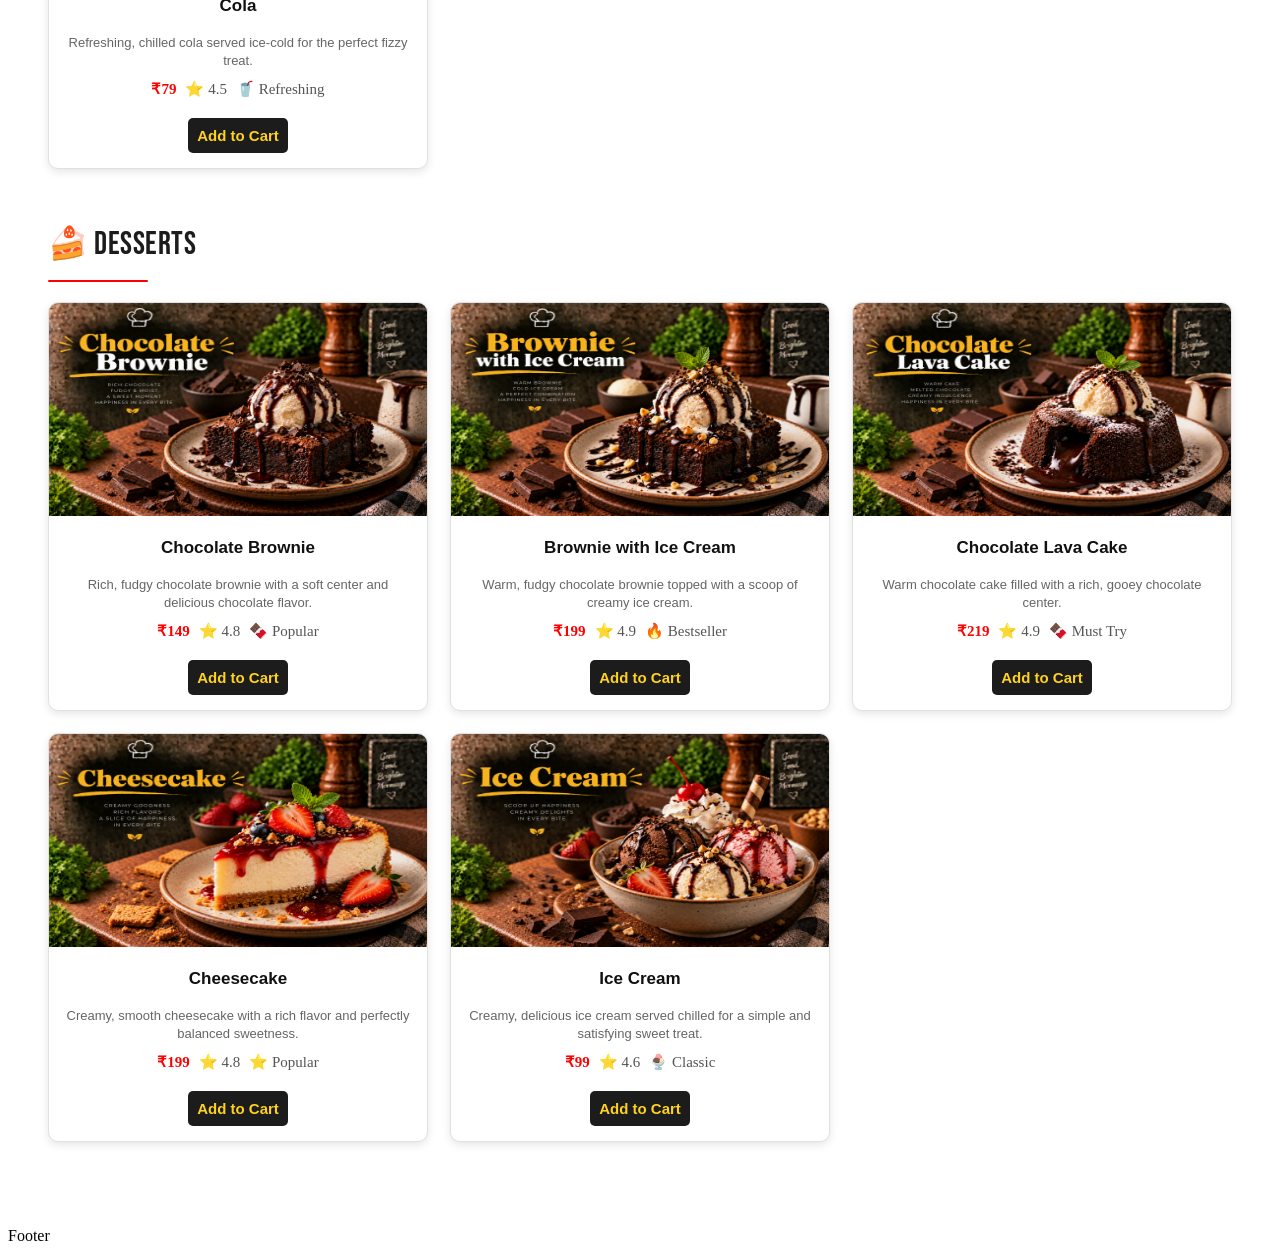
==== commit 27f436b9: "27/09/2026" ====
--- a/pages/menu.html
+++ b/pages/menu.html
@@ -9,6 +9,24 @@
    <link rel="preconnect" href="https://fonts.googleapis.com">
    <link rel="preconnect" href="https://fonts.gstatic.com" crossorigin>
    <link href="https://fonts.googleapis.com/css2?family=Bebas+Neue&family=Caveat:wght@500&display=swap"rel="stylesheet">
+   <style>
+
+    @media screen and (max-width: 900px) {
+    .food-grid {
+        grid-template-columns: repeat(2, 1fr);
+    }
+}
+
+@media screen and (max-width: 600px) {
+    .food-grid {
+        grid-template-columns: 1fr;
+    }
+
+    #main-content {
+        padding: 20px 15px;
+    }
+}
+   </style>
 </head>
 
 <body>
@@ -37,42 +55,42 @@
 
    <div class="categories">
     <div class="category-details">
-        <img src="" alt="">
+        <img src="../images/Category/category-all.png" alt="">
         <p>All</p>
     </div>
 
     <div class="category-details">
-        <img src="" alt="">
+        <img src="../images/Category/category-breakfast.png" alt="">
         <p>Breakfast</p>
     </div>
 
     <div class="category-details">
-        <img src="" alt="">
+        <img src="../images/Category/category-burgers.png" alt="">
         <p>Burgers</p>
     </div>
 
     <div class="category-details">
-        <img src="" alt="">
+        <img src="../images/Category/category-sides-snacks.png" alt="">
         <p>Sides & Snacks</p>
     </div>
 
     <div class="category-details">
-        <img src="" alt="">
+        <img src="../images/Category/category-rice-bowl.png" alt="">
         <p>Rice Bowls</p>
     </div>
 
     <div class="category-details">
-        <img src="" alt="">
+        <img src="../images/Category/category-sandwiches-toast.png" alt="">
         <p>Sandwiches & Toast</p>
     </div>
 
     <div class="category-details">
-        <img src="" alt="">
+        <img src="../images/Category/category-drinks.png" alt="">
         <p>Drinks</p>
     </div>
 
     <div class="category-details">
-        <img src="" alt="">
+        <img src="../images/Category/category-desserts.png" alt="">
         <p>Desserts</p>
     </div>
    </div>
@@ -86,6 +104,7 @@
 
       <section class="menu-category">
          <h2>🍳 Breakfast</h2>
+         <p></p>
          <div class="category-line"></div>
          
          <div class="food-grid">
@@ -180,6 +199,7 @@
       <section class="menu-category">
 
          <h2>🍔 Burgers</h2>
+         <p></p>
          <div class="category-line"></div>
 
          <div class="food-grid">
@@ -274,6 +294,7 @@
       <section class="menu-category">
 
          <h2>🍟 Sides & Snacks</h2>
+         <p></p>
          <div class="category-line"></div>
 
          <div class="food-grid">
@@ -368,75 +389,76 @@
       <section class="menu-category">
 
             <h2>🍚 Rice Bowls</h2>
+            <p></p>
             <div class="category-line"></div>
 
             <div class="food-grid">
 
                 <div class="food_card">
-                    <img src="../images/Menu/.png" alt="">
+                    <img src="../images/Menu/spicy-chicken-rice-bowl.png" alt="">
                     <h3>Spicy Chicken Rice Bowl</h3>
-                    <p></p>
-
-                    <div class="food-info">
-                        <span class="price"></span>
-                        <span class="rating">⭐ </span>
-                        <span class="tag"></span>
-                    </div>
-
-                    <button>Add to Cart</button>
-                </div>
-
-                <div class="food_card">
-                    <img src="../images/Menu/.png" alt="">
+                    <p>Spicy, flavorful chicken served with fragrant rice and fresh toppings.</p>
+
+                    <div class="food-info">
+                        <span class="price">₹249</span>
+                        <span class="rating">⭐ 4.8</span>
+                        <span class="tag">🌶️ Spicy</span>
+                    </div>
+
+                    <button>Add to Cart</button>
+                </div>
+
+                <div class="food_card">
+                    <img src="../images/Menu/chicken-&-fried-egg-rice-bowl.png" alt="">
                     <h3>Chicken & Fried Egg Rice Bowl</h3>
-                    <p></p>
-                    
-                    <div class="food-info">
-                        <span class="price"></span>
-                        <span class="rating">⭐ </span>
-                        <span class="tag"></span>
-                    </div>
-
-                    <button>Add to Cart</button>
-                </div>
-
-                <div class="food_card">
-                    <img src="../images/Menu/.png" alt="">
+                    <p>Juicy chicken and a perfectly fried egg served over warm, flavorful rice.</p>
+                    
+                    <div class="food-info">
+                        <span class="price">₹269</span>
+                        <span class="rating">⭐ 4.9</span>
+                        <span class="tag">🔥 Popular</span>
+                    </div>
+
+                    <button>Add to Cart</button>
+                </div>
+
+                <div class="food_card">
+                    <img src="../images/Menu/teriyaki-chicken-rice-bowl.png" alt="">
                     <h3>Teriyaki Chicken Rice Bowl</h3>
-                    <p></p>
-                    
-                    <div class="food-info">
-                        <span class="price"></span>
-                        <span class="rating">⭐ </span>
-                        <span class="tag"></span>
-                    </div>
-
-                    <button>Add to Cart</button>
-                </div>
-
-                <div class="food_card">
-                    <img src="../images/Menu/.png" alt="">
+                    <p>Tender chicken glazed with sweet teriyaki sauce and served over steamed rice.</p>
+                    
+                    <div class="food-info">
+                        <span class="price">₹259</span>
+                        <span class="rating">⭐ 4.8</span>
+                        <span class="tag">⭐ Bestseller</span>
+                    </div>
+
+                    <button>Add to Cart</button>
+                </div>
+
+                <div class="food_card">
+                    <img src="../images/Menu/veg-rice-bowl.png" alt="">
                     <h3>Veg Rice Bowl</h3>
-                    <p></p>
-                    
-                    <div class="food-info">
-                        <span class="price"></span>
-                        <span class="rating">⭐ </span>
-                        <span class="tag"></span>
-                    </div>
-
-                    <button>Add to Cart</button>
-                </div>
-
-                <div class="food_card">
-                    <img src="../images/Menu/.png" alt="">
+                    <p>Fresh, colorful vegetables tossed with flavorful seasonings and served over rice.</p>
+                    
+                    <div class="food-info">
+                        <span class="price">₹199</span>
+                        <span class="rating">⭐ 4.6</span>
+                        <span class="tag">🥗 Veg</span>
+                    </div>
+
+                    <button>Add to Cart</button>
+                </div>
+
+                <div class="food_card">
+                    <img src="../images/Menu/egg-fried-rice-bowl.png" alt="">
                     <h3>Egg Fried Rice Bowl</h3>
-                    <p></p>
-                    
-                    <div class="food-info">
-                        <span class="price"></span>
-                        <span class="rating">⭐ </span>
-                        <span class="tag"></span>
+                    <p>Fluffy rice stir-fried with eggs, fresh vegetables, and savory seasonings.</p>
+                    
+                    <div class="food-info">
+                        <span class="price">₹219</span>
+                        <span class="rating">⭐ 4.7</span>
+                        <span class="tag">🍳 Popular</span>
                     </div>
 
                     <button>Add to Cart</button>
@@ -448,75 +470,62 @@
         <section class="menu-category">
 
             <h2>🥪 Sandwiches & Toast</h2>
+            <p></p>
             <div class="category-line"></div>
 
             <div class="food-grid">
 
                 <div class="food_card">
-                    <img src="../images/Menu/.png" alt="">
+                    <img src="../images/Menu/chicken-club-sandwich.png" alt="">
                     <h3>Chicken Club Sandwich</h3>
-                    <p></p>
-
-                    <div class="food-info">
-                        <span class="price"></span>
-                        <span class="rating">⭐ </span>
-                        <span class="tag"></span>
-                    </div>
-
-                    <button>Add to Cart</button>
-                </div>
-
-                <div class="food_card">
-                    <img src="../images/Menu/.png" alt="">
+                    <p>Layers of juicy chicken, fresh vegetables, cheese, and creamy sauce in toasted bread.</p>
+
+                    <div class="food-info">
+                        <span class="price">₹249</span>
+                        <span class="rating">⭐ 4.9</span>
+                        <span class="tag">🔥 Bestseller</span>
+                    </div>
+
+                    <button>Add to Cart</button>
+                </div>
+
+                <div class="food_card">
+                    <img src="../images/Menu/grilled-chicken-sandwich.png" alt="">
                     <h3>Grilled Chicken Sandwich</h3>
-                    <p></p>
-                    
-                    <div class="food-info">
-                        <span class="price"></span>
-                        <span class="rating">⭐ </span>
-                        <span class="tag"></span>
-                    </div>
-
-                    <button>Add to Cart</button>
-                </div>
-
-                <div class="food_card">
-                    <img src="../images/Menu/.png" alt="">
+                    <p>Tender grilled chicken with fresh vegetables and creamy dressing in toasted bread.</p>
+                    
+                    <div class="food-info">
+                        <span class="price">₹229</span>
+                        <span class="rating">⭐ 4.8</span>
+                        <span class="tag">⭐ Popular</span>
+                    </div>
+
+                    <button>Add to Cart</button>
+                </div>
+
+                <div class="food_card">
+                    <img src="../images/Menu/veg-grilled-sandwich.png" alt="">
                     <h3>Veg Grilled Sandwich</h3>
-                    <p></p>
-                    
-                    <div class="food-info">
-                        <span class="price"></span>
-                        <span class="rating">⭐ </span>
-                        <span class="tag"></span>
-                    </div>
-
-                    <button>Add to Cart</button>
-                </div>
-
-                <div class="food_card">
-                    <img src="../images/Menu/.png" alt="">
+                    <p>Crispy grilled bread filled with fresh vegetables, cheese, and delicious seasoning.</p>
+                    
+                    <div class="food-info">
+                        <span class="price">₹169</span>
+                        <span class="rating">⭐ 4.6</span>
+                        <span class="tag">🥗 Veg</span>
+                    </div>
+
+                    <button>Add to Cart</button>
+                </div>
+
+                <div class="food_card">
+                    <img src="../images/Menu/cheese-corn-sandwich.png" alt="">
                     <h3>Cheese Corn Sandwich</h3>
-                    <p></p>
-                    
-                    <div class="food-info">
-                        <span class="price"></span>
-                        <span class="rating">⭐ </span>
-                        <span class="tag"></span>
-                    </div>
-
-                    <button>Add to Cart</button>
-                </div>
-
-                <div class="food_card">
-                    <img src="../images/Menu/.png" alt="">
-                    <h3>Avocado Toast</h3>
-                    <p></p>
-                    
-                    <div class="food-info">
-                        <span class="price"></span>
-                        <span class="rating">⭐ </span>
-                        <span class="tag"></span>
+                    <p>Sweet corn and melted cheese packed into perfectly grilled, golden bread.</p>
+                    
+                    <div class="food-info">
+                        <span class="price">₹179</span>
+                        <span class="rating">⭐ 4.7</span>
+                        <span class="tag">🧀 Cheesy</span>
                     </div>
 
                     <button>Add to Cart</button>
@@ -528,103 +537,104 @@
         <section class="menu-category">
 
             <h2>🥤 Drinks</h2>
+            <p></p>
             <div class="category-line"></div>
 
             <div class="food-grid">
 
                 <div class="food_card">
-                    <img src="../images/Menu/.png" alt="">
+                    <img src="../images/Menu/fresh-lime-soda.png" alt="">
                     <h3>Fresh Lime Soda</h3>
-                    <p></p>
-
-                    <div class="food-info">
-                        <span class="price"></span>
-                        <span class="rating">⭐ </span>
-                        <span class="tag"></span>
-                    </div>
-
-                    <button>Add to Cart</button>
-                </div>
-
-                <div class="food_card">
-                    <img src="../images/Menu/.png" alt="">
+                    <p>Refreshing lime juice mixed with chilled soda for a zesty and bubbly treat.</p>
+
+                    <div class="food-info">
+                        <span class="price">₹99</span>
+                        <span class="rating">⭐ 4.7</span>
+                        <span class="tag">🍋 Refreshing</span>
+                    </div>
+
+                    <button>Add to Cart</button>
+                </div>
+
+                <div class="food_card">
+                    <img src="../images/Menu/cold-coffee.png" alt="">
                     <h3>Cold Coffee</h3>
-                    <p></p>
-                    
-                    <div class="food-info">
-                        <span class="price"></span>
-                        <span class="rating">⭐ </span>
-                        <span class="tag"></span>
-                    </div>
-
-                    <button>Add to Cart</button>
-                </div>
-
-                <div class="food_card">
-                    <img src="../images/Menu/.png" alt="">
+                    <p>Rich, creamy coffee blended with chilled milk for a smooth and refreshing sip.</p>
+                    
+                    <div class="food-info">
+                        <span class="price">₹149</span>
+                        <span class="rating">⭐ 4.9</span>
+                        <span class="tag">☕ Bestseller</span>
+                    </div>
+
+                    <button>Add to Cart</button>
+                </div>
+
+                <div class="food_card">
+                    <img src="../images/Menu/chocolate-shake.png" alt="">
                     <h3>Chocolate Shake</h3>
-                    <p></p>
-                    
-                    <div class="food-info">
-                        <span class="price"></span>
-                        <span class="rating">⭐ </span>
-                        <span class="tag"></span>
-                    </div>
-
-                    <button>Add to Cart</button>
-                </div>
-
-                <div class="food_card">
-                    <img src="../images/Menu/.png" alt="">
+                    <p>Creamy chocolate blended with chilled milk for a rich and indulgent treat.</p>
+                    
+                    <div class="food-info">
+                        <span class="price">₹179</span>
+                        <span class="rating">⭐ 4.8</span>
+                        <span class="tag">🍫 Popular</span>
+                    </div>
+
+                    <button>Add to Cart</button>
+                </div>
+
+                <div class="food_card">
+                    <img src="../images/Menu/oreo-shake.png" alt="">
                     <h3>Oreo Shake</h3>
-                    <p></p>
-                    
-                    <div class="food-info">
-                        <span class="price"></span>
-                        <span class="rating">⭐ </span>
-                        <span class="tag"></span>
-                    </div>
-
-                    <button>Add to Cart</button>
-                </div>
-
-                <div class="food_card">
-                    <img src="../images/Menu/.png" alt="">
+                    <p>Creamy milkshake blended with crunchy Oreo cookies for a deliciously sweet treat.</p>
+                    
+                    <div class="food-info">
+                        <span class="price">₹199</span>
+                        <span class="rating">⭐ 4.9</span>
+                        <span class="tag">🔥 Bestseller</span>
+                    </div>
+
+                    <button>Add to Cart</button>
+                </div>
+
+                <div class="food_card">
+                    <img src="../images/Menu/mango-smoothie.png" alt="">
                     <h3>Mango Smoothie</h3>
-                    <p></p>
-                    
-                    <div class="food-info">
-                        <span class="price"></span>
-                        <span class="rating">⭐ </span>
-                        <span class="tag"></span>
-                    </div>
-
-                    <button>Add to Cart</button>
-                </div>
-
-                <div class="food_card">
-                    <img src="../images/Menu/.png" alt="">
+                    <p>Fresh, juicy mango blended into a creamy and refreshing tropical smoothie.</p>
+                    
+                    <div class="food-info">
+                        <span class="price">₹169</span>
+                        <span class="rating">⭐ 4.7</span>
+                        <span class="tag">🥭 Fresh</span>
+                    </div>
+
+                    <button>Add to Cart</button>
+                </div>
+
+                <div class="food_card">
+                    <img src="../images/Menu/fresh-orange-juice.png" alt="">
                     <h3>Fresh Orange Juice</h3>
-                    <p></p>
-                    
-                    <div class="food-info">
-                        <span class="price"></span>
-                        <span class="rating">⭐ </span>
-                        <span class="tag"></span>
-                    </div>
-
-                    <button>Add to Cart</button>
-                </div>
-
-                <div class="food_card">
-                    <img src="../images/Menu/.png" alt="">
+                    <p>Freshly squeezed oranges served chilled for a naturally sweet and refreshing drink.</p>
+                    
+                    <div class="food-info">
+                        <span class="price">₹129</span>
+                        <span class="rating">⭐ 4.6</span>
+                        <span class="tag">🍊 Fresh</span>
+                    </div>
+
+                    <button>Add to Cart</button>
+                </div>
+
+                <div class="food_card">
+                    <img src="../images/Menu/cola.png" alt="">
                     <h3>Cola</h3>
-                    <p></p>
-                    
-                    <div class="food-info">
-                        <span class="price"></span>
-                        <span class="rating">⭐ </span>
-                        <span class="tag"></span>
+                    <p>Refreshing, chilled cola served ice-cold for the perfect fizzy treat.</p>
+                    
+                    <div class="food-info">
+                        <span class="price">₹79</span>
+                        <span class="rating">⭐ 4.5</span>
+                        <span class="tag">🥤 Refreshing</span>
                     </div>
 
                     <button>Add to Cart</button>
@@ -636,75 +646,76 @@
         <section class="menu-category">
 
             <h2>🍰 Desserts</h2>
+            <p></p>
             <div class="category-line"></div>
 
             <div class="food-grid">
 
                 <div class="food_card">
-                    <img src="../images/Menu/.png" alt="">
+                    <img src="../images/Menu/chocolate-brownie.png" alt="">
                     <h3>Chocolate Brownie</h3>
-                    <p></p>
-
-                    <div class="food-info">
-                        <span class="price"></span>
-                        <span class="rating">⭐ </span>
-                        <span class="tag"></span>
-                    </div>
-
-                    <button>Add to Cart</button>
-                </div>
-
-                <div class="food_card">
-                    <img src="../images/Menu/.png" alt="">
+                    <p>Rich, fudgy chocolate brownie with a soft center and delicious chocolate flavor.</p>
+
+                    <div class="food-info">
+                        <span class="price">₹149</span>
+                        <span class="rating">⭐ 4.8</span>
+                        <span class="tag">🍫 Popular</span>
+                    </div>
+
+                    <button>Add to Cart</button>
+                </div>
+
+                <div class="food_card">
+                    <img src="../images/Menu/brownie-with-ice-cream.png" alt="">
                     <h3>Brownie with Ice Cream</h3>
-                    <p></p>
-                    
-                    <div class="food-info">
-                        <span class="price"></span>
-                        <span class="rating">⭐ </span>
-                        <span class="tag"></span>
-                    </div>
-
-                    <button>Add to Cart</button>
-                </div>
-
-                <div class="food_card">
-                    <img src="../images/Menu/.png" alt="">
+                    <p>Warm, fudgy chocolate brownie topped with a scoop of creamy ice cream.</p>
+                    
+                    <div class="food-info">
+                        <span class="price">₹199</span>
+                        <span class="rating">⭐ 4.9</span>
+                        <span class="tag">🔥 Bestseller</span>
+                    </div>
+
+                    <button>Add to Cart</button>
+                </div>
+
+                <div class="food_card">
+                    <img src="../images/Menu/chocolate-lava-cake.png" alt="">
                     <h3>Chocolate Lava Cake</h3>
-                    <p></p>
-                    
-                    <div class="food-info">
-                        <span class="price"></span>
-                        <span class="rating">⭐ </span>
-                        <span class="tag"></span>
-                    </div>
-
-                    <button>Add to Cart</button>
-                </div>
-
-                <div class="food_card">
-                    <img src="../images/Menu/.png" alt="">
+                    <p>Warm chocolate cake filled with a rich, gooey chocolate center.</p>
+                    
+                    <div class="food-info">
+                        <span class="price">₹219</span>
+                        <span class="rating">⭐ 4.9</span>
+                        <span class="tag">🍫 Must Try</span>
+                    </div>
+
+                    <button>Add to Cart</button>
+                </div>
+
+                <div class="food_card">
+                    <img src="../images/Menu/cheesecake.png" alt="">
                     <h3>Cheesecake</h3>
-                    <p></p>
-                    
-                    <div class="food-info">
-                        <span class="price"></span>
-                        <span class="rating">⭐ </span>
-                        <span class="tag"></span>
-                    </div>
-
-                    <button>Add to Cart</button>
-                </div>
-
-                <div class="food_card">
-                    <img src="../images/Menu/.png" alt="">
+                    <p>Creamy, smooth cheesecake with a rich flavor and perfectly balanced sweetness.</p>
+                    
+                    <div class="food-info">
+                        <span class="price">₹199</span>
+                        <span class="rating">⭐ 4.8</span>
+                        <span class="tag">⭐ Popular</span>
+                    </div>
+
+                    <button>Add to Cart</button>
+                </div>
+
+                <div class="food_card">
+                    <img src="../images/Menu/ice-cream.png" alt="">
                     <h3>Ice Cream</h3>
-                    <p></p>
-                    
-                    <div class="food-info">
-                        <span class="price"></span>
-                        <span class="rating">⭐ </span>
-                        <span class="tag"></span>
+                    <p>Creamy, delicious ice cream served chilled for a simple and satisfying sweet treat.</p>
+                    
+                    <div class="food-info">
+                        <span class="price">₹99</span>
+                        <span class="rating">⭐ 4.6</span>
+                        <span class="tag">🍨 Classic</span>
                     </div>
 
                     <button>Add to Cart</button>
--- a/css/style.css
+++ b/css/style.css
@@ -159,11 +159,19 @@
 .category-details{
     cursor: pointer;
 }
+
 .category-details img{
-    width: 50px;
-    height:50px;
+    width: 60px;
+    height:60px;
     border-radius: 25%;
     padding: 5px;
+    box-shadow: 0 3px 8px rgba(0, 0, 0, 0.10);
+    transition: transform 0.25s ease, box-shadow 0.25s ease;
+}
+
+.category-details img:hover {
+    transform: translateY(-5px);
+    box-shadow: 0 8px 20px rgba(0, 0, 0, 0.15);
 }
 
 #main-content {
